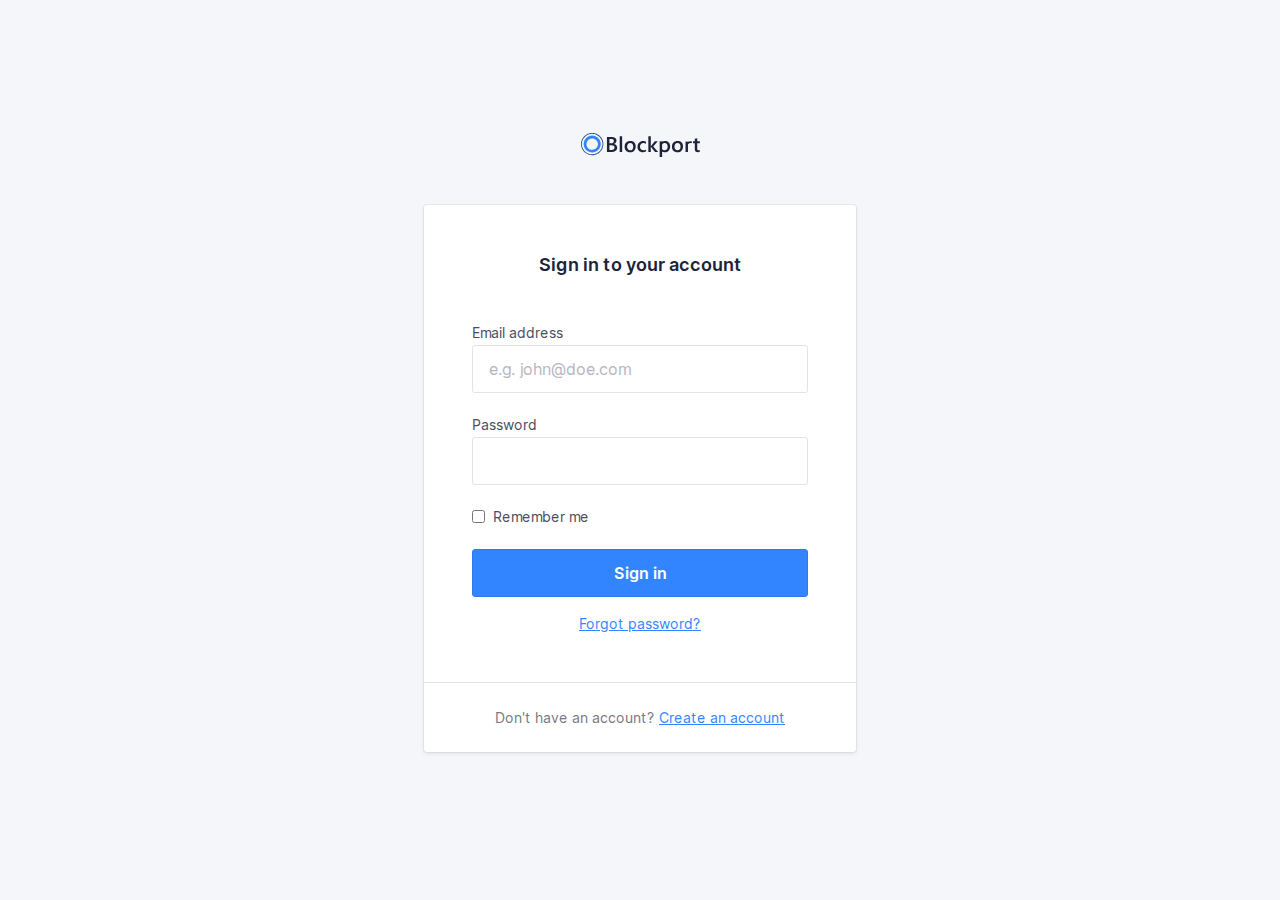
==== index.html @ 2e7db84f "Initial commit" ====
<!doctype html>
<html lang="en">

<head>
    <meta charset="utf-8">
    <meta http-equiv="x-ua-compatible" content="ie=edge">
    <title>Blockport - Sign in</title>
    <meta name="description" content="This is my HTML5 boilerplate.">
    <meta name="viewport" content="width=device-width, initial-scale=1.0">
    <meta name="theme-color" content="#e85e00">

    <link rel="icon" href="favicon.svg">
    <link rel="apple-touch-icon" href="apple-touch-icon.png">
    <link rel="manifest" href="manifest.json">

    <link rel="stylesheet" href="css/normalize.css">
    <link rel="stylesheet" href="css/screen.css">
</head>

<body>
    <section class="o-row o-row--lg o-row--login">
        <div class="o-container u-max-width-xs">
            <h1 class="c-logo">
                <svg class="c-logo__symbol" viewBox="0 0 119 24"
                     xmlns="http://www.w3.org/2000/svg">
                    <title>Blockport</title>
                    <path class="c-logo__path c-logo__path--1"
                          d="M25.9496128,18.9917356 L25.9496128,4.04231406 L30.7396633,4.04231406 C32.19945,4.04231406 33.3560606,4.35834712 34.2094949,4.99041321 C35.0252057,5.55089835 35.5052521,6.4769114 35.4896465,7.4598347 C35.5056187,8.25676883 35.2485893,9.03557965 34.7604209,9.6694215 C34.2511175,10.3119823 33.5500641,10.7791057 32.7570539,11.0042975 L32.7570539,11.0459504 C33.6957957,11.1207168 34.5764055,11.5260387 35.2392256,12.1884297 C35.8602694,12.8310744 36.1707912,13.6667769 36.1707912,14.6955372 C36.1979832,15.9155062 35.6268682,17.0730015 34.6382155,17.8016529 C33.6205051,18.5950413 32.3363468,18.9917356 30.7857407,18.9917356 L25.9496128,18.9917356 Z M41.1511616,18.9918689 L38.6990404,18.9918689 L38.6990404,3.18727869 L41.1511616,3.18727869 L41.1511616,18.9918689 Z M49.1105387,19.2396694 C47.4477441,19.2396694 46.1195118,18.741157 45.1258418,17.7441322 C44.1321717,16.7471074 43.6360046,15.4247934 43.6373401,13.7771901 C43.6373401,11.9841322 44.1548767,10.5838017 45.1899495,9.57619833 C46.2250223,8.56859504 47.6200337,8.06479338 49.3749832,8.06479338 C51.0591469,8.06479338 52.3720202,8.55471073 53.3136027,9.53454547 C54.2551852,10.5143802 54.7226376,11.8730579 54.7159596,13.6105785 C54.7159596,15.313719 54.2091077,16.677686 53.195404,17.7024794 C52.1817003,18.7272727 50.8200787,19.2396694 49.1105387,19.2396694 Z M64.9231145,18.4998347 C63.986548,19.011405 62.9292595,19.2667693 61.8599663,19.2396694 C60.2572727,19.2396694 58.9657689,18.7444628 57.9854545,17.7540496 C57.0051402,16.7636364 56.5136477,15.4796694 56.5109764,13.9021488 C56.5109764,12.1434711 57.0385299,10.7312397 58.0936364,9.66545453 C59.1487429,8.59966942 60.5611166,8.0661157 62.3307576,8.06479338 C63.2258904,8.04636779 64.1144193,8.22027864 64.9351347,8.57454547 L64.9351347,10.8277686 C64.2490961,10.2941313 63.4035149,10.0011171 62.5310943,9.99471073 C61.5738178,9.96365776 60.6492491,10.3415166 59.9928283,11.0320661 C59.3330526,11.7236364 59.003165,12.6287603 59.003165,13.747438 C59.003165,14.8661157 59.3136869,15.7381818 59.9347306,16.3636364 C60.5557744,17.0023141 61.3891751,17.3216529 62.4349327,17.3216529 C63.3470917,17.3090469 64.2260005,16.9806241 64.9191077,16.3933884 L64.9191077,18.4998347 L64.9231145,18.4998347 Z M77.1256229,18.9918689 L74.0304209,18.9918689 L69.8393771,13.8605902 L69.7973064,13.8605902 L69.7973064,18.9918689 L67.3451852,18.9918689 L67.3451852,3.18727869 L69.7973064,3.18727869 L69.7973064,13.2039344 L69.8393771,13.2039344 L73.7980303,8.31462295 L76.7349663,8.31462295 L72.2814815,13.4718689 L77.1256229,18.9918689 Z M118.81569,18.8747107 C118.223016,19.1343064 117.578072,19.2557712 116.930522,19.2297521 C114.839007,19.2297521 113.793249,18.2380165 113.793249,16.2545455 L113.793249,10.2128926 L111.990219,10.2128926 L111.990219,8.31669423 L113.793249,8.31669423 L113.793249,5.84528927 L116.235354,5.15702479 L116.235354,8.31669423 L118.81569,8.31669423 L118.81569,10.2128926 L116.235354,10.2128926 L116.235354,15.5504132 C116.235354,16.1824793 116.351549,16.6340496 116.583939,16.905124 C116.81633,17.1761983 117.202312,17.3084298 117.741886,17.3018182 C118.130518,17.3099664 118.50999,17.1844984 118.81569,16.9467769 L118.81569,18.8647934 L118.81569,18.8747107 Z M109.678333,8.12826445 C110.052664,8.12904551 110.426384,8.1582218 110.796212,8.21553718 L110.796212,10.2961983 C110.392833,10.129817 109.958979,10.0480952 109.522071,10.0561983 C108.65244,10.0185786 107.815007,10.3854441 107.258266,11.0479339 C107.143588,11.1960713 107.043624,11.3548242 106.959764,11.5219835 L106.959764,18.9917356 L104.519663,18.9917356 L104.519663,8.37818184 L106.959764,8.66776859 L106.959764,8.67768594 C107.814579,8.30025824 108.742499,8.11272598 109.678333,8.12826445 Z M96.4320707,19.2396694 C94.7692761,19.2396694 93.4410438,18.741157 92.4473737,17.7441322 C91.4537037,16.7471074 90.9575366,15.4247934 90.9588721,13.7771901 C90.9588721,11.9841322 91.4764087,10.5838017 92.5114815,9.57619833 C93.5465543,8.56859504 94.9415657,8.06479338 96.6965152,8.06479338 C98.3806789,8.06479338 99.6935522,8.55471073 100.635135,9.53454547 C101.576717,10.5143802 102.04417,11.8730579 102.037492,13.6105785 C102.037492,15.313719 101.53064,16.677686 100.516936,17.7024794 C99.5032323,18.7272727 98.1416107,19.2396694 96.4320707,19.2396694 Z M87.7494781,9.53454547 C88.6883893,10.5157025 89.1578451,11.873719 89.1578451,13.608595 C89.1591806,15.3117355 88.6523287,16.6757025 87.6372896,17.7004959 C86.6222504,18.7252892 85.258625,19.2376859 83.5464141,19.2376859 C82.7065422,19.2489838 81.8737089,19.0847473 81.1023064,18.7557025 L81.1023064,23.8968595 L78.6622054,23.8968595 L78.6622054,8.31471073 L81.1023064,8.60429752 C81.9552279,8.23296681 82.8792553,8.04891403 83.8108586,8.06479338 C85.5017003,8.06479338 86.8145736,8.55471073 87.7494781,9.53454547 Z M96.5422559,9.99471073 C95.6726247,9.95709108 94.8351921,10.3239565 94.2784512,10.9864463 C93.7241864,11.6476033 93.4470539,12.5580165 93.4470539,13.7176859 C93.4470539,14.8363636 93.7275253,15.7170248 94.288468,16.3596694 C94.8529651,17.0028668 95.6823515,17.3568733 96.5422559,17.3216529 C97.5038721,17.3216529 98.2424466,17.0056198 98.7579798,16.3735537 C99.273513,15.7414876 99.5366216,14.8416529 99.5473064,13.6740496 C99.5473064,12.4998347 99.28954,11.5927273 98.7740067,10.9527273 C98.2584735,10.3127273 97.5145568,9.99338845 96.5422559,9.99471073 Z M28.4438047,6.03570248 L28.4438047,10.286281 L30.0645286,10.286281 C30.9353255,10.286281 31.6178058,10.0833058 32.1119697,9.67735538 C32.6061335,9.27140494 32.8532155,8.69619836 32.8532155,7.95173555 C32.8532155,6.67305785 31.9897643,6.03371902 30.262862,6.03371902 L28.4418013,6.03371902 L28.4438047,6.03570248 Z M28.4438047,12.2796694 L28.4438047,17.0082644 L30.5813973,17.0082644 C31.5163019,17.0082644 32.237514,16.7947108 32.7450337,16.3676033 C33.2602043,15.9259125 33.5416601,15.2742418 33.5083165,14.6003306 C33.5083165,13.0505785 32.4238271,12.2757025 30.2548485,12.2757025 L28.4518182,12.2757025 L28.4438047,12.2796694 Z M49.226734,9.99471073 C48.3571028,9.95709108 47.5196702,10.3239565 46.9629293,10.9864463 C46.4086646,11.6476033 46.131532,12.5580165 46.131532,13.7176859 C46.131532,14.8363636 46.4120034,15.7170248 46.9729461,16.3596694 C47.5370578,17.0036033 48.3664998,17.3583638 49.226734,17.3236364 C50.1883502,17.3236364 50.9269247,17.0076033 51.4424579,16.3755372 C51.9579912,15.7434711 52.2157576,14.8436364 52.2157576,13.6760331 C52.2157576,12.5018182 51.9579912,11.5947107 51.4424579,10.9547107 C50.9269247,10.3147108 50.1883502,9.99471073 49.226734,9.99471073 Z M85.8803367,16.3735537 C86.3958699,15.738843 86.6543043,14.8390083 86.6556397,13.6740496 C86.6556397,12.4985124 86.3978733,11.591405 85.8823401,10.9527273 C85.3668068,10.3140496 84.6282323,9.99471073 83.6666162,9.99471073 C82.796985,9.95709108 81.9595523,10.3239565 81.4028114,10.9864463 C81.2895823,11.124335 81.1896456,11.2724196 81.1043098,11.4287603 L81.1043098,15.9153719 C81.6149937,16.8312057 82.6094895,17.3774459 83.6646128,17.3216529 C84.626229,17.3216529 85.3648035,17.0056198 85.8803367,16.3735537 Z">
                    </path>
                    <path class="c-logo__path c-logo__path--2"
                          d="M11.1988215,19.5867769 C7.72899435,19.5891833 4.59940205,17.5218316 3.26949789,14.3488101 C1.93959376,11.1757885 2.67130845,7.5220381 5.12341434,5.09144786 C7.57552021,2.66085764 11.2650639,1.93214337 14.4714645,3.24513351 C17.6778651,4.55812363 19.7696074,7.65421885 19.771229,11.0895868 C19.7679239,15.7772288 15.9334776,19.5780304 11.1988215,19.5867769 Z M11.1988215,5.38314051 C8.86509736,5.38073339 6.75988968,6.77093308 5.86550131,8.90506387 C4.97111293,11.0391947 5.46382249,13.496632 7.11372873,15.1307206 C8.76363496,16.7648092 11.2455511,17.2534798 13.4013998,16.3687158 C15.5572486,15.4839518 16.962125,13.4001349 16.9605051,11.0895868 C16.9572,7.93949107 14.3805102,5.38572999 11.1988215,5.37917355 L11.1988215,5.38314051 Z">
                    </path>
                    <path class="c-logo__path c-logo__path--3"
                          d="M21.2917845,15.8796694 C21.3118182,15.8380165 21.3358586,15.8023141 21.3558923,15.7606612 C22.6443671,13.0744887 22.7786498,9.98607785 21.7280964,7.20021549 C20.6775431,4.41435317 18.5317957,2.16875244 15.7805219,0.975867769 L15.7805219,0.96 C15.6683333,0.910413222 15.5541414,0.874710744 15.4419529,0.82909091 C15.2937037,0.767603308 15.1434512,0.710082645 14.9931987,0.656528927 C14.792862,0.583140496 14.5925253,0.517685949 14.378165,0.458181816 C14.2319192,0.414545453 14.0856734,0.374876033 13.9394276,0.337190082 C13.7203928,0.281652893 13.501358,0.23338843 13.2823232,0.192396694 C13.1480976,0.16661157 13.0138721,0.144793388 12.8816498,0.124958678 C12.6546016,0.0905785125 12.4275533,0.0634710744 12.2005051,0.0436363637 C12.0762963,0.0337190082 11.9500842,0.0238016529 11.8258754,0.0178512397 C11.5881425,0.00462809917 11.3510774,-0.000661157024 11.1146801,0.00198347107 C10.988468,0.00198347107 10.8622559,0.00198347107 10.7380471,0.0119008265 C10.5076599,0.0218181818 10.2792761,0.0376859504 10.0528956,0.0614876034 C9.9146633,0.0753719009 9.77843434,0.0932231406 9.64220539,0.113057851 C9.44186869,0.142809918 9.22350168,0.176528926 9.01715488,0.218181818 C8.86089226,0.249917356 8.70462963,0.283636364 8.548367,0.321322314 C8.39210438,0.359008265 8.18575758,0.412561983 8.00745791,0.466115701 C7.82915825,0.519669423 7.65286195,0.577190081 7.47656566,0.638677688 C7.30026936,0.70016529 7.17405724,0.747768594 7.02580808,0.807272727 C6.82547138,0.884628098 6.63715488,0.969917355 6.44483165,1.05719008 C6.31861953,1.11471074 6.19441077,1.17421488 6.07220539,1.23768595 C5.87186869,1.34082644 5.67153199,1.45190082 5.47119529,1.56694215 C5.36301347,1.63041322 5.25683502,1.69586777 5.15065657,1.76528926 C4.95165543,1.89752066 4.75666107,2.02975207 4.5656734,2.16198347 C4.46416949,2.23603306 4.36400114,2.31140496 4.26516835,2.38809918 C4.07952302,2.52958678 3.89721661,2.67834711 3.71824916,2.83438017 C3.61607744,2.92363636 3.51791246,3.0168595 3.41774411,3.11008265 C3.25747475,3.26347108 3.10121212,3.42214876 2.94895623,3.5861157 C2.84678451,3.69719008 2.74861953,3.81024794 2.64845118,3.92528926 C2.51021886,4.08793389 2.37599327,4.25454547 2.24777778,4.42512397 C2.15161616,4.55206611 2.05946128,4.68099175 1.96930976,4.82181816 C1.90119529,4.92099175 1.82506734,5.0201653 1.75895623,5.11537188 C1.69284512,5.2105785 1.65878788,5.29190081 1.60670034,5.37917355 C1.53457912,5.49818184 1.46446128,5.61917355 1.40636364,5.74214876 C1.28415825,5.96231406 1.16796296,6.18446282 1.06178451,6.40859504 C1.02372054,6.44826445 0.995673401,6.49586778 0.981649832,6.54148761 C0.967626263,6.58710744 0.939579125,6.65454547 0.915538721,6.71008265 C0.808692479,6.95471075 0.711863077,7.20132232 0.625050505,7.44991735 C0.588989899,7.55438018 0.55426487,7.65884298 0.520875421,7.76330577 C0.444747475,8.00528927 0.377968575,8.24793388 0.320538721,8.49123966 C0.291156005,8.61157023 0.263776655,8.73190084 0.238400673,8.85223141 C0.191655443,9.07966942 0.152255892,9.30710742 0.12020202,9.53454547 C0.10016835,9.67338842 0.0821380471,9.81024795 0.0681144781,9.9490909 C0.0460774411,10.1613223 0.0320538721,10.3715703 0.022037037,10.5838017 C0.022037037,10.7365289 0.010016835,10.8872727 0.010016835,11.04 C0.010016835,11.2383471 0.010016835,11.4366942 0.026043771,11.6350413 C0.026043771,11.7917356 0.0440740741,11.9484297 0.0580976431,12.105124 C0.0761279461,12.3034711 0.104175084,12.5018182 0.132222222,12.7001653 C0.146245791,12.8429752 0.18030303,13.0036364 0.2003367,13.1543802 C0.238400673,13.3527273 0.286481481,13.5510744 0.336565657,13.7494215 C0.380639731,13.8961983 0.406683502,14.0330579 0.446750842,14.1758678 C0.506851852,14.3742149 0.576969697,14.5844628 0.647087542,14.7867769 C0.693164983,14.9157025 0.739242424,15.0446281 0.789326599,15.1715703 C0.871464646,15.3699174 0.963619529,15.5801653 1.05777778,15.7804959 C1.11387205,15.8995041 1.16996633,16.0185124 1.23006734,16.1355372 C1.33223906,16.3338843 1.44242424,16.5322314 1.55461279,16.7166942 C1.62473064,16.8357025 1.69484848,16.9527273 1.76897306,17.0677686 C1.88316498,17.2442975 2.00537037,17.4168595 2.12957912,17.587438 C2.21973064,17.7123967 2.31188552,17.8353719 2.40804714,17.9563636 C2.50420875,18.0773554 2.65646465,18.2519008 2.78468013,18.3966942 C2.91289562,18.5414876 3.02308081,18.6644628 3.14929293,18.7933884 C3.27550505,18.9223141 3.3876936,19.027438 3.51190236,19.1424794 C3.63611111,19.2575206 3.81841751,19.4241322 3.98069024,19.5590082 C4.09287879,19.6522314 4.20907407,19.7434711 4.32727273,19.8327273 C4.50957912,19.9735537 4.69388889,20.1084297 4.88621212,20.2294215 C4.9362963,20.2631405 4.98037037,20.3008265 5.03045455,20.3345455 C7.52290169,21.989742 10.5859073,22.5756212 13.5217147,21.9587191 C16.4575222,21.3418171 19.0161165,19.5746694 20.6146465,17.0598347 L20.6266667,17.0598347 C20.6647306,17.0003306 20.6947811,16.9368595 20.7328451,16.8753719 C20.8149832,16.7424794 20.8911111,16.6036364 20.9692424,16.4647934 C21.0854377,16.2763636 21.1936195,16.08 21.2917845,15.8796694 Z M6.96771044,20.4198347 C6.40765296,20.1694737 5.87129224,19.8701033 5.36501684,19.5252893 C5.18671717,19.4042975 5.01442761,19.2773554 4.84614478,19.1464463 C4.73996633,19.065124 4.63378788,18.9818182 4.53161616,18.8965289 C4.38136364,18.7715703 4.23912458,18.6406612 4.09888889,18.5097521 C3.9586532,18.378843 3.87451178,18.2995041 3.76632997,18.1884297 C3.65814815,18.0773554 3.53794613,17.9444628 3.42976431,17.8214876 C3.32158249,17.6985124 3.19737374,17.5557025 3.08718855,17.4247934 C2.97700337,17.2938843 2.91489899,17.1986777 2.83075758,17.0836364 C2.71656566,16.9249587 2.60237374,16.766281 2.49819865,16.6036364 C2.43008418,16.4965289 2.36597643,16.3894215 2.29786195,16.2803306 C2.19368687,16.1038017 2.09752525,15.9252893 1.9973569,15.7447934 C1.94126263,15.6376859 1.89117845,15.528595 1.83909091,15.4195041 C1.7609596,15.2231405 1.67681818,15.0386777 1.60069024,14.8482644 C1.55461279,14.7332231 1.51454545,14.6161983 1.47247475,14.501157 C1.40436027,14.3127273 1.34025253,14.1242975 1.28415825,13.9319008 C1.24609428,13.8029752 1.2140404,13.6760331 1.18198653,13.5490909 C1.13590909,13.3626446 1.09183502,13.1761983 1.05577441,12.9897521 C1.02973064,12.8429752 1.0076936,12.7140496 0.981649832,12.5771901 C0.953602694,12.3927273 0.92956229,12.2082644 0.911531987,12.0218182 C0.897508418,11.8809918 0.889494949,11.7401653 0.881481481,11.5993388 C0.881481481,11.4109091 0.865454545,11.2224794 0.865454545,11.0340496 C0.865454545,10.8971901 0.865454545,10.7603306 0.877474747,10.6254545 C0.877474747,10.4271074 0.899511785,10.2287603 0.919545455,10.0304132 C0.931565657,9.90743803 0.94959596,9.78247936 0.965622896,9.65950414 C0.995673401,9.44528927 1.03173401,9.23107436 1.07580808,9.01884299 C1.09784512,8.91173555 1.12188552,8.80462812 1.14792929,8.69950414 C1.20402357,8.47074382 1.27080247,8.24330577 1.34826599,8.01719009 C1.37764871,7.9246281 1.408367,7.83206612 1.44042088,7.73950414 C1.52189113,7.50545453 1.61204265,7.2740496 1.71087542,7.04528927 C1.75094276,6.95206611 1.7910101,6.86082645 1.83508418,6.76958679 C1.93525253,6.55537188 2.03542088,6.3490909 2.15762626,6.14479338 C2.21973064,6.03570248 2.27983165,5.92661158 2.34594276,5.81752064 C2.45412458,5.63900825 2.5683165,5.46644628 2.68651515,5.29586778 C2.7686532,5.17685949 2.85279461,5.0598347 2.93893939,4.94479338 C3.06047699,4.7847934 3.18602133,4.62876031 3.31557239,4.47669423 C3.40505612,4.36826447 3.49520763,4.26710742 3.58602694,4.17322312 C3.73026936,4.01983471 3.87718294,3.86842975 4.02676768,3.71900826 C4.11491582,3.63438017 4.20506734,3.55173554 4.29722222,3.47107438 C4.46016275,3.32694215 4.62710998,3.18809917 4.79806397,3.05454545 C4.88754769,2.98446281 4.978367,2.91834711 5.07052189,2.85619835 C5.24815375,2.72396694 5.42912458,2.60099173 5.61343434,2.48727273 C5.71093152,2.42512397 5.80909651,2.36561983 5.90792929,2.30876033 C6.09090349,2.20165289 6.27654882,2.09983471 6.46486532,2.00330579 C6.57705387,1.94644628 6.69057799,1.89157025 6.80543771,1.83867769 C6.98306957,1.75669422 7.16203704,1.67933884 7.34234007,1.60661157 C7.47589785,1.55239669 7.61413018,1.50082645 7.75703704,1.45190082 C7.91864196,1.39504132 8.08225029,1.34214876 8.24786195,1.29322314 C8.41347361,1.24429752 8.57975307,1.2 8.74670034,1.16033058 C8.8896072,1.12595041 9.03318182,1.09421488 9.17742424,1.06512397 C9.36841191,1.02677686 9.56073514,0.994380165 9.75439394,0.967933885 C9.87993826,0.950743802 10.0061504,0.934876033 10.1330303,0.920330577 C10.3440516,0.899173554 10.5557407,0.883966942 10.7680976,0.874710744 L11.1126768,0.874710744 C11.3317116,0.874710744 11.5514141,0.880000001 11.7717845,0.890578513 L12.1143603,0.914380167 C12.3307239,0.932892563 12.5464197,0.958677687 12.7614478,0.991735538 C12.8829854,1.01024793 13.004523,1.0307438 13.1260606,1.05322314 C13.330404,1.09157025 13.5347475,1.13652893 13.7390909,1.18809918 C13.8713131,1.22181818 14.0035354,1.25752066 14.1397643,1.29719008 C14.3320875,1.35404959 14.523743,1.41619835 14.7147306,1.48363636 C14.8509596,1.53322314 14.9851852,1.58479339 15.115404,1.64033058 C17.755199,2.69780719 19.8336285,4.79210648 20.8551251,7.42387715 C21.8766218,10.0556478 21.7496417,12.9890377 20.5044613,15.5246281 C20.4123064,15.7229752 20.3041246,15.8975206 20.207963,16.08 C20.1378451,16.2029752 20.0697306,16.3279339 19.9956061,16.4489256 C17.2731751,20.8198837 11.7011151,22.517402 6.96771044,20.4178512 L6.96771044,20.4198347 Z">
                    </path>
                </svg>
            </h1>
            <form class="c-card" action="#">
                <div class="c-card__body">
                    <h2 class="c-card__title">
                        Sign in to your account
                    </h2>
                    <p class="c-form-field">
                        <label class="c-label" for="username">
                            Email address
                        </label>
                        <input class="c-input" type="email" name="username"
                               id="username" placeholder="e.g. john@doe.com"
                               required>
                    </p>
                    <p class="c-form-field">
                        <label class="c-label" for="password">
                            Password
                        </label>
                        <input class="c-input" type="password" name="password"
                               id="password" required>
                    </p>
                    <p class="c-form-field c-form-field--option">
                        <input class="c-option" type="checkbox" id="rememberme">
                        <label class="c-label c-label--option" for="rememberme">
                            Remember me
                        </label>
                    </p>
                    <p class="u-mb-md">
                        <!-- Input type button
                                <input type="submit" class="o-button-reset c-button" value="Sign in"/>
                            -->
                        <!-- Button -->
                        <button type="submit"
                                class="o-button-reset c-button">Sign in</button>
                    </p>
                    <p class="u-text-sm u-align-text-center">
                        <a href="#!">
                            Forgot password?
                        </a>
                    </p>
                </div>
                <div class="c-card__footer">
                    <p
                       class="u-align-text-center u-text-sm u-color-neutral-dark">
                        Don't have an account? <a href="#">Create an account</a>
                    </p>
                </div>
            </form>

        </div>
    </section>
</body>

</html>
---- css/screen.css ----
/*------------------------------------*\
#FONTS
\*------------------------------------*/

@font-face {
    font-family: "Inter Web";
    font-weight: 400;
    src: url("../fonts/Inter-Regular.woff2") format("woff2")
}

@font-face {
    font-family: "Inter Web";
    font-weight: 600;
    src: url("../fonts/Inter-SemiBold.woff2") format("woff2")
}

/*------------------------------------*\
#Variables
\*------------------------------------*/

:root {
    /* colors */
    --global-color-alpha-h: 216deg;
    --global-color-alpha-s: 100%;
    --global-color-alpha-l: 60%;
    --global-color-alpha-hsl: var(--global-color-alpha-h) var(--global-color-alpha-s) var(--global-color-alpha-l);
    --global-color-alpha: hsl(var(--global-color-alpha-hsl));
    --global-color-alpha-light: hsl(var(--global-color-alpha-h) 100% 65%);
    --global-color-alpha-dark: hsl(var(--global-color-alpha-h) 80% 55%);
    --global-color-alpha-x-dark: hsl(var(--global-color-alpha-h) 65% 35%);
    --global-color-alpha-transparent: hsl(var(--global-color-alpha-hsl) / .75);
    --global-color-alpha-x-transparent: hsl(var(--global-color-alpha-hsl) / .3);

    --global-color-neutral-xxxx-light: #F5F6FA;
    --global-color-neutral-xxx-light: #E2E3E7;
    --global-color-neutral-xx-light: #caccd4;
    --global-color-neutral-x-light: #b5b6c0;
    --global-color-neutral-light: #a0a1ad;
    --global-color-neutral: #8b8c9a;
    --global-color-neutral-dark: #757787;
    --global-color-neutral-x-dark: #606274;
    --global-color-neutral-xx-dark: #4b4c60;
    --global-color-neutral-xxx-dark: #35374d;
    --global-color-neutral-xxxx-dark: #20223a;

    /* border stuff */
    --global-borderRadius: 3px;
    --global-borderWidth: 1px;

    /* transitions */
    --global-transitionTiming-alpha: .1s ease-out;

    /* Baseline settings */
    --global-baseline: 8px;
    --global-whitespace: calc(var(--global-baseline) * 3);
    /* = 24px */

    --global-whitespace-xs: calc(var(--global-baseline) / 2);
    /* = 4px */
    --global-whitespace-sm: calc(var(--global-baseline) * 1);
    /*  = 8px */
    --global-whitespace-md: calc(var(--global-baseline) * 2);
    /*  = 16px */
    --global-whitespace-lg: calc(var(--global-baseline) * 4);
    /*  = 32px */
    --global-whitespace-xl: calc(var(--global-whitespace) * 2);
    /*  = 48px */
    --global-whitespace-xxl: calc(var(--global-whitespace) * 3);
    /*  = 72px */
}

/*------------------------------------*\
#GENERIC
\*------------------------------------*/

/*
    Generic: Page
    ---
    Global page styles + universal box-sizing:
*/

html {
    line-height: 1.5;
    font-family: "Inter Web", Helvetica, arial, sans-serif;
    color: var(--global-color-neutral-xxxx-dark);
    background-color: var(--global-color-neutral-xxxx-light);
    box-sizing: border-box;
    -webkit-font-smoothing: antialiased;
    -moz-osx-font-smoothing: grayscale;
}

*,
*:before,
*:after {
    box-sizing: inherit;
}

/*
* Remove text-shadow in selection highlight:
* https://twitter.com/miketaylr/status/12228805301
*
* Customize the background color to match your design.
*/

::selection {
    background: var(--global-color-alpha);
    color: white;
    text-shadow: none;
}

/*------------------------------------*\
#Elements
\*------------------------------------*/

/*
Elements: Images
---
Default markup for images to make them responsive
*/

img {
    max-width: 100%;
    vertical-align: top;
}

/*
    Elements: typography
    ---
    Default markup for typographic elements
*/

h1,
h2,
h3 {
    font-weight: 700;
}

h1 {
    font-size: 36px;
    line-height: calc(var(--global-baseline) * 6);
    margin: 0 0 var(--global-whitespace);
}

h2 {
    font-size: 32px;
    line-height: calc(var(--global-baseline) * 5);
    margin: 0 0 var(--global-whitespace);
}

h3 {
    font-size: 26px;
    line-height: calc(var(--global-baseline) * 4);
    margin: 0 0 var(--global-whitespace);
}

h4,
h5,
h6 {
    font-size: 16px;
    font-weight: 600;
    line-height: calc(var(--global-baseline) * 3);
    margin: 0 0 var(--global-whitespace);
}

p,
ol,
ul,
dl,
table,
address,
figure {
    margin: 0 0 var(--global-whitespace);
}

ul,
ol {
    padding-left: var(--global-whitespace);
}

li ul,
li ol {
    margin-bottom: 0;
}

blockquote {
    font-style: normal;
    font-size: 23px;
    line-height: calc(var(--global-baseline) * 6);
    margin: 0 0 var(--global-whitespace);
}

blockquote * {
    font-size: inherit;
    line-height: inherit;
}

figcaption {
    font-weight: 400;
    font-size: 12px;
    line-height: calc(var(--global-baseline) * 2);
    margin-top: var(--global-whitespace-xxs);
}

hr {
    border: 0;
    height: var(--global-borderWidth);
    background: LightGrey;
    margin: 0 0 var(--global-whitespace);
}

a,
a:visited {
    transition: all var(--global-transitionTiming-alpha);
    color: var(--global-color-alpha);
    outline-color: var(--global-link-BoxShadowColor);
    outline-width: medium;
    outline-offset: 2px;
}

a:hover,
a:focus {
    color: var(--global-color-alpha-light);
}

a:active {
    color: var(--global-color-alpha-dark);
}

label,
input {
    display: block;
}

input::placeholder {
    color: var(--global-color-neutral-x-light);
}

/*------------------------------------*\
#OBJECTS
\*------------------------------------*/

/*
    Objects: Row
    ---
    Creates a horizontal row that stretches the viewport and adds padding around children
*/

.o-row {
    display: flow-root;
    position: relative;
    padding: var(--global-whitespace) var(--global-whitespace) 0;
}

.o-row--login {
    min-height: 100vh;
    display: flex;
    align-items: center;
}

/* size modifiers */

.o-row--lg {
    padding-top: var(--global-whitespace-lg);
    padding-bottom: var(--global-whitespace);
}

@media (min-width: 768px) {
    .o-row {
        padding-left: var(--global-whitespace-lg);
        padding-right: var(--global-whitespace-lg);
    }
}

/*
    Objects: Container
    ---
    Creates a horizontal container that sets de global max-width
*/

.o-container {
    margin-left: auto;
    margin-right: auto;
    max-width: 79.5em;
    /* 79.5 * 16px = 1272 */
    width: 100%;
}

/*
    Objects: section
    ---
    Creates vertical whitespace between adjacent sections inside a row
*/

.o-section {
    display: flow-root;
    position: relative;
}

.o-section+.o-section {
    padding-top: var(--global-whitespace);
}

@media (min-width: 768px) {

    .o-section--lg+.o-section--lg,
    .o-section--xl+.o-section--xl {
        padding-top: var(--global-whitespace-lg);
    }
}

@media (min-width: 992px) {
    .o-section--xl+.o-section--xl {
        padding-top: var(--global-whitespace-xxl);
    }
}

/*
    Objects: Layout
    ---
    The layout object provides us with a column-style layout system. This object
    contains the basic structural elements, but classes should be complemented
    with width utilities
*/

.o-layout {
    display: flex;
    flex-wrap: wrap;
}

.o-layout__item {
    width: 100%;
}

/* gutter modifiers, these affect o-layout__item too */

.o-layout--gutter {
    margin: 0 -12px;
}

.o-layout--gutter>.o-layout__item {
    padding: 0 12px;
}

.o-layout--gutter-sm {
    margin: 0 -6px;
}

.o-layout--gutter-sm>.o-layout__item {
    padding: 0 6px;
}

.o-layout--gutter-lg {
    margin: 0 calc(var(--global-whitespace) * -1);
}

.o-layout--gutter-lg>.o-layout__item {
    padding: 0 var(--global-whitespace);
}

.o-layout--gutter-xl {
    margin: 0 calc(var(--global-whitespace-lg) * -1);
}

.o-layout--gutter-xl>.o-layout__item {
    padding: 0 var(--global-whitespace-lg);
}

/* reverse horizontal row modifier */

.o-layout--row-reverse {
    flex-direction: row-reverse;
}

/* Horizontal alignment modifiers*/

.o-layout--justify-start {
    justify-content: flex-start;
}

.o-layout--justify-end {
    justify-content: flex-end;
}

.o-layout--justify-center {
    justify-content: center;
}

.o-layout--justify-space-around {
    justify-content: space-around;
}

.o-layout--justify-space-evenly {
    justify-content: space-evenly;
}

.o-layout--justify-space-between {
    justify-content: space-between;
}

/* Vertical alignment modifiers */

.o-layout--align-start {
    align-items: flex-start;
}

.o-layout--align-end {
    align-items: flex-end;
}

.o-layout--align-center {
    align-items: center;
}

.o-layout--align-baseline {
    align-items: baseline;
}

/* Vertical alignment modifiers that only work if there is one than one flex item */

.o-layout--align-content-start {
    align-content: start;
}

.o-layout--align-content-end {
    align-content: end;
}

.o-layout--align-content-center {
    align-content: center;
}

.o-layout--align-content-space-around {
    align-content: space-around;
}

.o-layout--align-content-space-between {
    align-content: space-between;
}

/*
    Objects: List
    ---
    Small reusable object to remove default list styling from lists
*/

.o-list {
    list-style: none;
    padding: 0;
}

/*
    Object: Button reset
    ---
    Small button reset object
*/

.o-button-reset {
    border: none;
    margin: 0;
    padding: 0;
    width: auto;
    overflow: visible;
    background: transparent;

    /* inherit font & color from ancestor */
    color: inherit;
    font: inherit;

    /* Normalize `line-height`. Cannot be changed from `normal` in Firefox 4+. */
    line-height: normal;

    /* Corrects font smoothing for webkit */
    -webkit-font-smoothing: inherit;
    -moz-osx-font-smoothing: inherit;

    /* Corrects inability to style clickable `input` types in iOS */
    -webkit-appearance: none;
}

/*
    Object: Hide accessible
    ---
    Accessibly hide any element
*/

.o-hide-accessible {
    position: absolute;
    width: 1px;
    height: 1px;
    padding: 0;
    margin: -1px;
    overflow: hidden;
    clip: rect(0, 0, 0, 0);
    border: 0;
}

/*------------------------------------*\
#COMPONENTS
\*------------------------------------*/

/*
    Component: Logo
    ---
    Website main logo
*/

.c-logo {
    height: var(--global-whitespace);
    display: flex;
    align-items: center;
    justify-content: center;
    margin-bottom: var(--global-whitespace-xl);
}

.c-logo__symbol {
    height: 100%;
}

.c-logo__path--1 {
    fill: var(--global-color-neutral-xxxx-dark);
}

.c-logo__path--2 {
    fill: var(--global-color-alpha);
}

.c-logo__path--3 {
    fill: var(--global-color-alpha-x-dark);
}

/*
    Component: Card
    ---
    Card with box shadow
*/

.c-card {
    background-color: White;
    margin-bottom: var(--global-whitespace);
    border-radius: var(--global-borderRadius);
    box-shadow: 0 0 0 var(--global-borderWidth) rgba(0, 0, 0, 0.05), 0 2px 4px rgba(0, 0, 0, .075);
    overflow: hidden;
}

/* Add padding to child for more flexibility */
.c-card__body,
.c-card__footer {
    padding: var(--global-whitespace);
}

.c-card__footer {
    text-align: center;
    border-top: var(--global-borderWidth) solid var(--global-color-neutral-xxx-light);
}

.c-card__title {
    text-align: center;
    font-size: 18px;
    line-height: calc(var(--global-baseline) * 3);
    font-weight: 600;
}

/* This allows c-card__body and __footer to have equal padding everywhere */

.c-card__body>*:last-child,
.c-card__footer>*:last-child,
.c-card__body>*:last-child>*:last-child,
.c-card__footer>*:last-child>*:last-child {
    margin-bottom: 0;
}

@media (min-width: 27em) {
    .c-card__body {
        padding: var(--global-whitespace-xl);
    }

    .c-card__title {
        margin-bottom: var(--global-whitespace-xl);
    }
}

/*
    Component: Forms
    ---
    Everything form related here
*/

.c-form-field--option {
    display: flex;
    align-items: center;
}

/*
    Component: Input
    ---
    Class to put on all input="text" like form inputs
*/

.c-input {
    -webkit-appearance: none;
    -moz-appearance: none;
    appearance: none;
    width: 100%;
    border: var(--global-borderWidth) solid var(--global-color-neutral-xxx-light);
    border-radius: var(--global-borderRadius);
    color: var(--global-color-neutral-xxxx-dark);
    background-color: White;
    font-family: inherit;
    font-size: 16px;
    line-height: calc(var(--global-baseline) * 3);
    padding: calc(var(--global-baseline) * 1.5 - var(--global-borderWidth)) var(--global-whitespace-md);
    outline: none;
    transition: border var(--global-transition-timing-alpha);
}

.c-input:hover {
    border-color: var(--global-color-neutral-xx-light);
}

.c-input:focus,
.c-input:active {
    border-color: var(--global-color-alpha);
    box-shadow: 0 0 0 3px var(--global-color-alpha-x-transparent);
}

/* option input for checkboxes and radio buttons */

.c-option {
    margin-right: var(--global-whitespace-sm);
}

/*
    Component: Label
    ---
    Class to put on all form labels
*/

.c-label {
    margin-bottom: 0;
    font-size: 14px;
    padding-bottom: var(--global-whitespace-xs);
    line-height: calc(var(--global-baseline) * 2);
    color: var(--global-color-neutral-xx-dark);
}

.c-label--option {
    padding-bottom: 0;
}

/*
    Component: Button
    ---
    Class to put on form buttons or
*/

.c-button {
    font-size: 16px;
    font-weight: 700;
    border-radius: var(--global-borderRadius);
    border: var(--global-borderWidth) solid var(--global-color-alpha-dark);
    background-color: var(--global-color-alpha);
    color: #fff;
    padding: calc(var(--global-baseline) * 1.5 - var(--global-borderWidth)) var(--global-whitespace-md);
    line-height: calc(var(--global-baseline) * 3);
    width: 100%;
    outline: none;
    transition: all var(--global-transition-timing-alpha);
}

.c-button:hover {
    background-color: var(--global-color-alpha-light);
}

.c-button:focus {
    box-shadow: 0 0 0 3px var(--global-color-alpha-x-transparent);
}

.c-button:active {
    background-color: var(--global-color-alpha-dark);
    box-shadow: none;
}

/*------------------------------------*\
#UTILITIES
\*------------------------------------*/

/*
    Utilities: color
    ---
    Utility classes to put specific colors onto elements
*/

.u-color-neutral {
    color: var(--global-color-neutral);
}

.u-color-neutral-dark {
    color: var(--global-color-neutral-dark);
}

/*
    Utilities: spacing
    ---
    Utility classes to put specific margins and paddings onto elements
*/

.u-pt-clear {
    padding-top: 0 !important;
}

.u-mb-clear {
    margin-bottom: 0 !important;
}

.u-mb-xs {
    margin-bottom: var(--global-whitespace-xs) !important;
}

.u-mb-sm {
    margin-bottom: var(--global-whitespace-sm) !important;
}

.u-mb-md {
    margin-bottom: var(--global-whitespace-md) !important;
}

.u-mb-lg {
    margin-bottom: var(--global-whitespace-lg) !important;
}

.u-mb-xl {
    margin-bottom: var(--global-whitespace-xl) !important;
}

.u-mb-xl {
    margin-bottom: var(--global-whitespace-xl) !important;
}

/*
    Utilities: max-width
    ---
    Utility classes to put specific max widths onto elements
*/

.u-max-width-xs {
    max-width: 27em !important;
}

.u-max-width-sm {
    max-width: 39em !important;
}

.u-max-width-md {
    max-width: 50em !important;
}

.u-max-width-lg {
    max-width: 63.5em !important;
}

.u-max-width-none {
    max-width: none !important;
}


/*
    Utilities: align
    ---
    Utility classes align text or components
*/

.u-align-text-center {
    text-align: center;
}

.u-align-center {
    margin: 0 auto;
}

/*
    Utilities: text
    Utility classes to create smaller or bigger test
*/

.u-text-sm {
    font-size: 14px;
}

/*
    Utility: Widths
    ---
    Utility classes to put specific widths onto elements
    Will be mostly used on o-layout__item
*/

.u-width-auto {
    width: auto !important;
}

.u-1-of-2 {
    width: 50% !important;
}

.u-1-of-3 {
    width: 33.3333333333% !important;
}

.u-2-of-3 {
    width: 66.6666666667% !important;
}

.u-1-of-4 {
    width: 25% !important;
}

.u-3-of-4 {
    width: 75% !important;
}

.u-1-of-5 {
    width: 20% !important;
}

.u-2-of-5 {
    width: 40% !important;
}

.u-3-of-5 {
    width: 60% !important;
}

.u-4-of-5 {
    width: 80% !important;
}

.u-1-of-6 {
    width: 16.6666666667% !important;
}

.u-5-of-6 {
    width: 83.3333333333% !important;
}

@media (min-width: 576px) {
    .u-1-of-2-bp1 {
        width: 50% !important;
    }

    .u-1-of-3-bp1 {
        width: 33.3333333333% !important;
    }

    .u-2-of-3-bp1 {
        width: 66.6666666667% !important;
    }

    .u-1-of-4-bp1 {
        width: 25% !important;
    }

    .u-3-of-4-bp1 {
        width: 75% !important;
    }

    .u-1-of-5-bp1 {
        width: 20% !important;
    }

    .u-2-of-5-bp1 {
        width: 40% !important;
    }

    .u-3-of-5-bp1 {
        width: 60% !important;
    }

    .u-4-of-5-bp1 {
        width: 80% !important;
    }

    .u-1-of-6-bp1 {
        width: 16.6666666667% !important;
    }

    .u-5-of-6-bp1 {
        width: 83.3333333333% !important;
    }
}

@media (min-width: 768px) {
    .u-1-of-2-bp2 {
        width: 50% !important;
    }

    .u-1-of-3-bp2 {
        width: 33.3333333333% !important;
    }

    .u-2-of-3-bp2 {
        width: 66.6666666667% !important;
    }

    .u-1-of-4-bp2 {
        width: 25% !important;
    }

    .u-3-of-4-bp2 {
        width: 75% !important;
    }

    .u-1-of-5-bp2 {
        width: 20% !important;
    }

    .u-2-of-5-bp2 {
        width: 40% !important;
    }

    .u-3-of-5-bp2 {
        width: 60% !important;
    }

    .u-4-of-5-bp2 {
        width: 80% !important;
    }

    .u-1-of-6-bp2 {
        width: 16.6666666667% !important;
    }

    .u-5-of-6-bp2 {
        width: 83.3333333333% !important;
    }
}

@media (min-width: 992px) {
    .u-1-of-2-bp3 {
        width: 50% !important;
    }

    .u-1-of-3-bp3 {
        width: 33.3333333333% !important;
    }

    .u-2-of-3-bp3 {
        width: 66.6666666667% !important;
    }

    .u-1-of-4-bp3 {
        width: 25% !important;
    }

    .u-3-of-4-bp3 {
        width: 75% !important;
    }

    .u-1-of-5-bp3 {
        width: 20% !important;
    }

    .u-2-of-5-bp3 {
        width: 40% !important;
    }

    .u-3-of-5-bp3 {
        width: 60% !important;
    }

    .u-4-of-5-bp3 {
        width: 80% !important;
    }

    .u-1-of-6-bp3 {
        width: 16.6666666667% !important;
    }

    .u-5-of-6-bp3 {
        width: 83.3333333333% !important;
    }
}

@media (min-width: 1200px) {
    .u-1-of-2-bp4 {
        width: 50% !important;
    }

    .u-1-of-3-bp4 {
        width: 33.3333333333% !important;
    }

    .u-2-of-3-bp4 {
        width: 66.6666666667% !important;
    }

    .u-1-of-4-bp4 {
        width: 25% !important;
    }

    .u-3-of-4-bp4 {
        width: 75% !important;
    }

    .u-1-of-5-bp4 {
        width: 20% !important;
    }

    .u-2-of-5-bp4 {
        width: 40% !important;
    }

    .u-3-of-5-bp4 {
        width: 60% !important;
    }

    .u-4-of-5-bp4 {
        width: 80% !important;
    }

    .u-1-of-6-bp4 {
        width: 16.6666666667% !important;
    }

    .u-5-of-6-bp4 {
        width: 83.3333333333% !important;
    }
}

/*------------------------------------*\
#MEDIA
\*------------------------------------*/

/*
    Media Queries
    ---
    EXAMPLE Media Queries for Responsive Design.
    These examples override the primary ('mobile first') styles.
    USE THEM INLINE!
*/

/* Extra small devices (portrait phones, less than 576px)
No media query since this is the default in mobile first design
*/

/* Small devices (landscape phones, 576px and up)
@media (min-width: 576px) {}
*/

/* Medium devices (tablets, 768px and up)
@media (min-width: 768px) {}
*/

/* Large devices (landscape tablets, desktops, 992px and up)
@media (min-width: 992px) {}
*/

/* Extra large devices (large desktops, 1200px and up)
@media (min-width: 1200px) {}
*/

/*
    Print styles.
    ---
    Inlined to avoid the additional HTTP request:
    http://www.phpied.com/delay-loading-your-print-css/
*/

@media print {

    *,
    *:before,
    *:after {
        background: transparent !important;
        color: #000 !important;
        /* Black prints faster:
        http://www.sanbeiji.com/archives/953 */
        box-shadow: none !important;
        text-shadow: none !important;
    }

    a,
    a:visited {
        text-decoration: underline;
    }

    a[href]:after {
        content: " (" attr(href) ")";
    }

    abbr[title]:after {
        content: " (" attr(title) ")";
    }

    /*
    * Don't show links that are fragment identifiers,
    * or use the `javascript:` pseudo protocol
    */
    a[href^="#"]:after,
    a[href^="javascript:"]:after {
        content: "";
    }

    pre {
        white-space: pre-wrap !important;
    }

    pre,
    blockquote {
        border: 1px solid #999;
        page-break-inside: avoid;
    }

    /*
    * Printing Tables:
    * http://css-discuss.incutio.com/wiki/Printing_Tables
    */
    thead {
        display: table-header-group;
    }

    tr,
    img {
        page-break-inside: avoid;
    }

    p,
    h2,
    h3 {
        orphans: 3;
        widows: 3;
    }

    h2,
    h3 {
        page-break-after: avoid;
    }
}
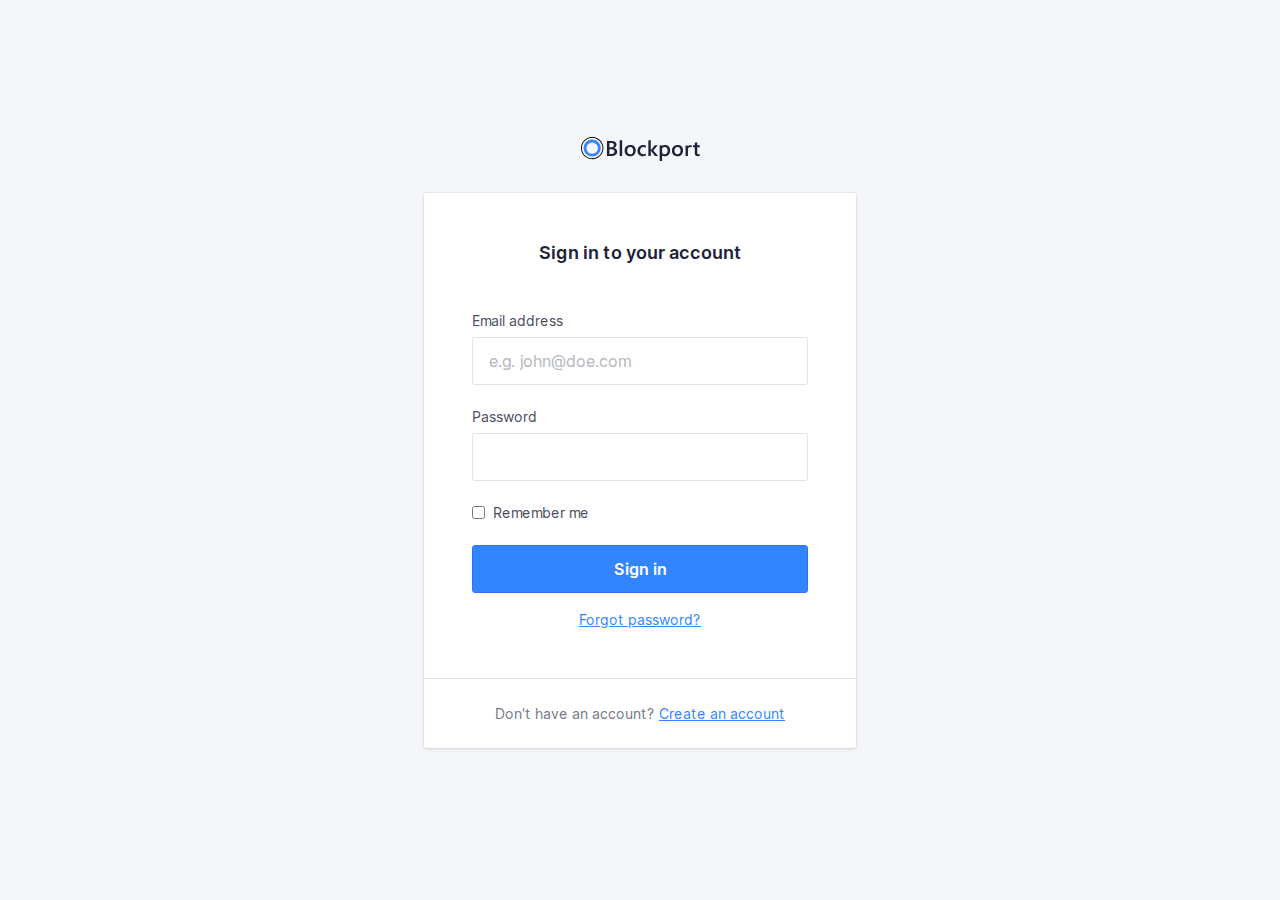
==== commit d08c18e4: "Initialize solution-2" ====
--- a/index.html
+++ b/index.html
@@ -1,90 +1,77 @@
 <!doctype html>
 <html lang="en">
+    <head>
+        <meta charset="utf-8">
+        <meta http-equiv="x-ua-compatible" content="ie=edge">
+        <title>Blockport - Sign in</title>
+        <meta name="description" content="This is my HTML5 boilerplate.">
+        <meta name="viewport" content="width=device-width, initial-scale=1.0">
+        <meta name="msapplication-TileColor" content="#3385FF">
+        <meta name="theme-color" content="#3385FF">
 
-<head>
-    <meta charset="utf-8">
-    <meta http-equiv="x-ua-compatible" content="ie=edge">
-    <title>Blockport - Sign in</title>
-    <meta name="description" content="This is my HTML5 boilerplate.">
-    <meta name="viewport" content="width=device-width, initial-scale=1.0">
-    <meta name="theme-color" content="#e85e00">
+        <link rel="apple-touch-icon" sizes="180x180" href="apple-touch-icon.png">
+        <link rel="icon" type="image/png" sizes="32x32" href="favicon-32x32.png">
+        <link rel="icon" type="image/png" sizes="16x16" href="favicon-16x16.png">
+        <link rel="manifest" href="site.webmanifest">
+        <link rel="mask-icon" href="safari-pinned-tab.svg" color="#3385FF">
 
-    <link rel="icon" href="favicon.svg">
-    <link rel="apple-touch-icon" href="apple-touch-icon.png">
-    <link rel="manifest" href="manifest.json">
-
-    <link rel="stylesheet" href="css/normalize.css">
-    <link rel="stylesheet" href="css/screen.css">
-</head>
-
-<body>
-    <section class="o-row o-row--lg o-row--login">
-        <div class="o-container u-max-width-xs">
-            <h1 class="c-logo">
-                <svg class="c-logo__symbol" viewBox="0 0 119 24"
-                     xmlns="http://www.w3.org/2000/svg">
-                    <title>Blockport</title>
-                    <path class="c-logo__path c-logo__path--1"
-                          d="M25.9496128,18.9917356 L25.9496128,4.04231406 L30.7396633,4.04231406 C32.19945,4.04231406 33.3560606,4.35834712 34.2094949,4.99041321 C35.0252057,5.55089835 35.5052521,6.4769114 35.4896465,7.4598347 C35.5056187,8.25676883 35.2485893,9.03557965 34.7604209,9.6694215 C34.2511175,10.3119823 33.5500641,10.7791057 32.7570539,11.0042975 L32.7570539,11.0459504 C33.6957957,11.1207168 34.5764055,11.5260387 35.2392256,12.1884297 C35.8602694,12.8310744 36.1707912,13.6667769 36.1707912,14.6955372 C36.1979832,15.9155062 35.6268682,17.0730015 34.6382155,17.8016529 C33.6205051,18.5950413 32.3363468,18.9917356 30.7857407,18.9917356 L25.9496128,18.9917356 Z M41.1511616,18.9918689 L38.6990404,18.9918689 L38.6990404,3.18727869 L41.1511616,3.18727869 L41.1511616,18.9918689 Z M49.1105387,19.2396694 C47.4477441,19.2396694 46.1195118,18.741157 45.1258418,17.7441322 C44.1321717,16.7471074 43.6360046,15.4247934 43.6373401,13.7771901 C43.6373401,11.9841322 44.1548767,10.5838017 45.1899495,9.57619833 C46.2250223,8.56859504 47.6200337,8.06479338 49.3749832,8.06479338 C51.0591469,8.06479338 52.3720202,8.55471073 53.3136027,9.53454547 C54.2551852,10.5143802 54.7226376,11.8730579 54.7159596,13.6105785 C54.7159596,15.313719 54.2091077,16.677686 53.195404,17.7024794 C52.1817003,18.7272727 50.8200787,19.2396694 49.1105387,19.2396694 Z M64.9231145,18.4998347 C63.986548,19.011405 62.9292595,19.2667693 61.8599663,19.2396694 C60.2572727,19.2396694 58.9657689,18.7444628 57.9854545,17.7540496 C57.0051402,16.7636364 56.5136477,15.4796694 56.5109764,13.9021488 C56.5109764,12.1434711 57.0385299,10.7312397 58.0936364,9.66545453 C59.1487429,8.59966942 60.5611166,8.0661157 62.3307576,8.06479338 C63.2258904,8.04636779 64.1144193,8.22027864 64.9351347,8.57454547 L64.9351347,10.8277686 C64.2490961,10.2941313 63.4035149,10.0011171 62.5310943,9.99471073 C61.5738178,9.96365776 60.6492491,10.3415166 59.9928283,11.0320661 C59.3330526,11.7236364 59.003165,12.6287603 59.003165,13.747438 C59.003165,14.8661157 59.3136869,15.7381818 59.9347306,16.3636364 C60.5557744,17.0023141 61.3891751,17.3216529 62.4349327,17.3216529 C63.3470917,17.3090469 64.2260005,16.9806241 64.9191077,16.3933884 L64.9191077,18.4998347 L64.9231145,18.4998347 Z M77.1256229,18.9918689 L74.0304209,18.9918689 L69.8393771,13.8605902 L69.7973064,13.8605902 L69.7973064,18.9918689 L67.3451852,18.9918689 L67.3451852,3.18727869 L69.7973064,3.18727869 L69.7973064,13.2039344 L69.8393771,13.2039344 L73.7980303,8.31462295 L76.7349663,8.31462295 L72.2814815,13.4718689 L77.1256229,18.9918689 Z M118.81569,18.8747107 C118.223016,19.1343064 117.578072,19.2557712 116.930522,19.2297521 C114.839007,19.2297521 113.793249,18.2380165 113.793249,16.2545455 L113.793249,10.2128926 L111.990219,10.2128926 L111.990219,8.31669423 L113.793249,8.31669423 L113.793249,5.84528927 L116.235354,5.15702479 L116.235354,8.31669423 L118.81569,8.31669423 L118.81569,10.2128926 L116.235354,10.2128926 L116.235354,15.5504132 C116.235354,16.1824793 116.351549,16.6340496 116.583939,16.905124 C116.81633,17.1761983 117.202312,17.3084298 117.741886,17.3018182 C118.130518,17.3099664 118.50999,17.1844984 118.81569,16.9467769 L118.81569,18.8647934 L118.81569,18.8747107 Z M109.678333,8.12826445 C110.052664,8.12904551 110.426384,8.1582218 110.796212,8.21553718 L110.796212,10.2961983 C110.392833,10.129817 109.958979,10.0480952 109.522071,10.0561983 C108.65244,10.0185786 107.815007,10.3854441 107.258266,11.0479339 C107.143588,11.1960713 107.043624,11.3548242 106.959764,11.5219835 L106.959764,18.9917356 L104.519663,18.9917356 L104.519663,8.37818184 L106.959764,8.66776859 L106.959764,8.67768594 C107.814579,8.30025824 108.742499,8.11272598 109.678333,8.12826445 Z M96.4320707,19.2396694 C94.7692761,19.2396694 93.4410438,18.741157 92.4473737,17.7441322 C91.4537037,16.7471074 90.9575366,15.4247934 90.9588721,13.7771901 C90.9588721,11.9841322 91.4764087,10.5838017 92.5114815,9.57619833 C93.5465543,8.56859504 94.9415657,8.06479338 96.6965152,8.06479338 C98.3806789,8.06479338 99.6935522,8.55471073 100.635135,9.53454547 C101.576717,10.5143802 102.04417,11.8730579 102.037492,13.6105785 C102.037492,15.313719 101.53064,16.677686 100.516936,17.7024794 C99.5032323,18.7272727 98.1416107,19.2396694 96.4320707,19.2396694 Z M87.7494781,9.53454547 C88.6883893,10.5157025 89.1578451,11.873719 89.1578451,13.608595 C89.1591806,15.3117355 88.6523287,16.6757025 87.6372896,17.7004959 C86.6222504,18.7252892 85.258625,19.2376859 83.5464141,19.2376859 C82.7065422,19.2489838 81.8737089,19.0847473 81.1023064,18.7557025 L81.1023064,23.8968595 L78.6622054,23.8968595 L78.6622054,8.31471073 L81.1023064,8.60429752 C81.9552279,8.23296681 82.8792553,8.04891403 83.8108586,8.06479338 C85.5017003,8.06479338 86.8145736,8.55471073 87.7494781,9.53454547 Z M96.5422559,9.99471073 C95.6726247,9.95709108 94.8351921,10.3239565 94.2784512,10.9864463 C93.7241864,11.6476033 93.4470539,12.5580165 93.4470539,13.7176859 C93.4470539,14.8363636 93.7275253,15.7170248 94.288468,16.3596694 C94.8529651,17.0028668 95.6823515,17.3568733 96.5422559,17.3216529 C97.5038721,17.3216529 98.2424466,17.0056198 98.7579798,16.3735537 C99.273513,15.7414876 99.5366216,14.8416529 99.5473064,13.6740496 C99.5473064,12.4998347 99.28954,11.5927273 98.7740067,10.9527273 C98.2584735,10.3127273 97.5145568,9.99338845 96.5422559,9.99471073 Z M28.4438047,6.03570248 L28.4438047,10.286281 L30.0645286,10.286281 C30.9353255,10.286281 31.6178058,10.0833058 32.1119697,9.67735538 C32.6061335,9.27140494 32.8532155,8.69619836 32.8532155,7.95173555 C32.8532155,6.67305785 31.9897643,6.03371902 30.262862,6.03371902 L28.4418013,6.03371902 L28.4438047,6.03570248 Z M28.4438047,12.2796694 L28.4438047,17.0082644 L30.5813973,17.0082644 C31.5163019,17.0082644 32.237514,16.7947108 32.7450337,16.3676033 C33.2602043,15.9259125 33.5416601,15.2742418 33.5083165,14.6003306 C33.5083165,13.0505785 32.4238271,12.2757025 30.2548485,12.2757025 L28.4518182,12.2757025 L28.4438047,12.2796694 Z M49.226734,9.99471073 C48.3571028,9.95709108 47.5196702,10.3239565 46.9629293,10.9864463 C46.4086646,11.6476033 46.131532,12.5580165 46.131532,13.7176859 C46.131532,14.8363636 46.4120034,15.7170248 46.9729461,16.3596694 C47.5370578,17.0036033 48.3664998,17.3583638 49.226734,17.3236364 C50.1883502,17.3236364 50.9269247,17.0076033 51.4424579,16.3755372 C51.9579912,15.7434711 52.2157576,14.8436364 52.2157576,13.6760331 C52.2157576,12.5018182 51.9579912,11.5947107 51.4424579,10.9547107 C50.9269247,10.3147108 50.1883502,9.99471073 49.226734,9.99471073 Z M85.8803367,16.3735537 C86.3958699,15.738843 86.6543043,14.8390083 86.6556397,13.6740496 C86.6556397,12.4985124 86.3978733,11.591405 85.8823401,10.9527273 C85.3668068,10.3140496 84.6282323,9.99471073 83.6666162,9.99471073 C82.796985,9.95709108 81.9595523,10.3239565 81.4028114,10.9864463 C81.2895823,11.124335 81.1896456,11.2724196 81.1043098,11.4287603 L81.1043098,15.9153719 C81.6149937,16.8312057 82.6094895,17.3774459 83.6646128,17.3216529 C84.626229,17.3216529 85.3648035,17.0056198 85.8803367,16.3735537 Z">
-                    </path>
-                    <path class="c-logo__path c-logo__path--2"
-                          d="M11.1988215,19.5867769 C7.72899435,19.5891833 4.59940205,17.5218316 3.26949789,14.3488101 C1.93959376,11.1757885 2.67130845,7.5220381 5.12341434,5.09144786 C7.57552021,2.66085764 11.2650639,1.93214337 14.4714645,3.24513351 C17.6778651,4.55812363 19.7696074,7.65421885 19.771229,11.0895868 C19.7679239,15.7772288 15.9334776,19.5780304 11.1988215,19.5867769 Z M11.1988215,5.38314051 C8.86509736,5.38073339 6.75988968,6.77093308 5.86550131,8.90506387 C4.97111293,11.0391947 5.46382249,13.496632 7.11372873,15.1307206 C8.76363496,16.7648092 11.2455511,17.2534798 13.4013998,16.3687158 C15.5572486,15.4839518 16.962125,13.4001349 16.9605051,11.0895868 C16.9572,7.93949107 14.3805102,5.38572999 11.1988215,5.37917355 L11.1988215,5.38314051 Z">
-                    </path>
-                    <path class="c-logo__path c-logo__path--3"
-                          d="M21.2917845,15.8796694 C21.3118182,15.8380165 21.3358586,15.8023141 21.3558923,15.7606612 C22.6443671,13.0744887 22.7786498,9.98607785 21.7280964,7.20021549 C20.6775431,4.41435317 18.5317957,2.16875244 15.7805219,0.975867769 L15.7805219,0.96 C15.6683333,0.910413222 15.5541414,0.874710744 15.4419529,0.82909091 C15.2937037,0.767603308 15.1434512,0.710082645 14.9931987,0.656528927 C14.792862,0.583140496 14.5925253,0.517685949 14.378165,0.458181816 C14.2319192,0.414545453 14.0856734,0.374876033 13.9394276,0.337190082 C13.7203928,0.281652893 13.501358,0.23338843 13.2823232,0.192396694 C13.1480976,0.16661157 13.0138721,0.144793388 12.8816498,0.124958678 C12.6546016,0.0905785125 12.4275533,0.0634710744 12.2005051,0.0436363637 C12.0762963,0.0337190082 11.9500842,0.0238016529 11.8258754,0.0178512397 C11.5881425,0.00462809917 11.3510774,-0.000661157024 11.1146801,0.00198347107 C10.988468,0.00198347107 10.8622559,0.00198347107 10.7380471,0.0119008265 C10.5076599,0.0218181818 10.2792761,0.0376859504 10.0528956,0.0614876034 C9.9146633,0.0753719009 9.77843434,0.0932231406 9.64220539,0.113057851 C9.44186869,0.142809918 9.22350168,0.176528926 9.01715488,0.218181818 C8.86089226,0.249917356 8.70462963,0.283636364 8.548367,0.321322314 C8.39210438,0.359008265 8.18575758,0.412561983 8.00745791,0.466115701 C7.82915825,0.519669423 7.65286195,0.577190081 7.47656566,0.638677688 C7.30026936,0.70016529 7.17405724,0.747768594 7.02580808,0.807272727 C6.82547138,0.884628098 6.63715488,0.969917355 6.44483165,1.05719008 C6.31861953,1.11471074 6.19441077,1.17421488 6.07220539,1.23768595 C5.87186869,1.34082644 5.67153199,1.45190082 5.47119529,1.56694215 C5.36301347,1.63041322 5.25683502,1.69586777 5.15065657,1.76528926 C4.95165543,1.89752066 4.75666107,2.02975207 4.5656734,2.16198347 C4.46416949,2.23603306 4.36400114,2.31140496 4.26516835,2.38809918 C4.07952302,2.52958678 3.89721661,2.67834711 3.71824916,2.83438017 C3.61607744,2.92363636 3.51791246,3.0168595 3.41774411,3.11008265 C3.25747475,3.26347108 3.10121212,3.42214876 2.94895623,3.5861157 C2.84678451,3.69719008 2.74861953,3.81024794 2.64845118,3.92528926 C2.51021886,4.08793389 2.37599327,4.25454547 2.24777778,4.42512397 C2.15161616,4.55206611 2.05946128,4.68099175 1.96930976,4.82181816 C1.90119529,4.92099175 1.82506734,5.0201653 1.75895623,5.11537188 C1.69284512,5.2105785 1.65878788,5.29190081 1.60670034,5.37917355 C1.53457912,5.49818184 1.46446128,5.61917355 1.40636364,5.74214876 C1.28415825,5.96231406 1.16796296,6.18446282 1.06178451,6.40859504 C1.02372054,6.44826445 0.995673401,6.49586778 0.981649832,6.54148761 C0.967626263,6.58710744 0.939579125,6.65454547 0.915538721,6.71008265 C0.808692479,6.95471075 0.711863077,7.20132232 0.625050505,7.44991735 C0.588989899,7.55438018 0.55426487,7.65884298 0.520875421,7.76330577 C0.444747475,8.00528927 0.377968575,8.24793388 0.320538721,8.49123966 C0.291156005,8.61157023 0.263776655,8.73190084 0.238400673,8.85223141 C0.191655443,9.07966942 0.152255892,9.30710742 0.12020202,9.53454547 C0.10016835,9.67338842 0.0821380471,9.81024795 0.0681144781,9.9490909 C0.0460774411,10.1613223 0.0320538721,10.3715703 0.022037037,10.5838017 C0.022037037,10.7365289 0.010016835,10.8872727 0.010016835,11.04 C0.010016835,11.2383471 0.010016835,11.4366942 0.026043771,11.6350413 C0.026043771,11.7917356 0.0440740741,11.9484297 0.0580976431,12.105124 C0.0761279461,12.3034711 0.104175084,12.5018182 0.132222222,12.7001653 C0.146245791,12.8429752 0.18030303,13.0036364 0.2003367,13.1543802 C0.238400673,13.3527273 0.286481481,13.5510744 0.336565657,13.7494215 C0.380639731,13.8961983 0.406683502,14.0330579 0.446750842,14.1758678 C0.506851852,14.3742149 0.576969697,14.5844628 0.647087542,14.7867769 C0.693164983,14.9157025 0.739242424,15.0446281 0.789326599,15.1715703 C0.871464646,15.3699174 0.963619529,15.5801653 1.05777778,15.7804959 C1.11387205,15.8995041 1.16996633,16.0185124 1.23006734,16.1355372 C1.33223906,16.3338843 1.44242424,16.5322314 1.55461279,16.7166942 C1.62473064,16.8357025 1.69484848,16.9527273 1.76897306,17.0677686 C1.88316498,17.2442975 2.00537037,17.4168595 2.12957912,17.587438 C2.21973064,17.7123967 2.31188552,17.8353719 2.40804714,17.9563636 C2.50420875,18.0773554 2.65646465,18.2519008 2.78468013,18.3966942 C2.91289562,18.5414876 3.02308081,18.6644628 3.14929293,18.7933884 C3.27550505,18.9223141 3.3876936,19.027438 3.51190236,19.1424794 C3.63611111,19.2575206 3.81841751,19.4241322 3.98069024,19.5590082 C4.09287879,19.6522314 4.20907407,19.7434711 4.32727273,19.8327273 C4.50957912,19.9735537 4.69388889,20.1084297 4.88621212,20.2294215 C4.9362963,20.2631405 4.98037037,20.3008265 5.03045455,20.3345455 C7.52290169,21.989742 10.5859073,22.5756212 13.5217147,21.9587191 C16.4575222,21.3418171 19.0161165,19.5746694 20.6146465,17.0598347 L20.6266667,17.0598347 C20.6647306,17.0003306 20.6947811,16.9368595 20.7328451,16.8753719 C20.8149832,16.7424794 20.8911111,16.6036364 20.9692424,16.4647934 C21.0854377,16.2763636 21.1936195,16.08 21.2917845,15.8796694 Z M6.96771044,20.4198347 C6.40765296,20.1694737 5.87129224,19.8701033 5.36501684,19.5252893 C5.18671717,19.4042975 5.01442761,19.2773554 4.84614478,19.1464463 C4.73996633,19.065124 4.63378788,18.9818182 4.53161616,18.8965289 C4.38136364,18.7715703 4.23912458,18.6406612 4.09888889,18.5097521 C3.9586532,18.378843 3.87451178,18.2995041 3.76632997,18.1884297 C3.65814815,18.0773554 3.53794613,17.9444628 3.42976431,17.8214876 C3.32158249,17.6985124 3.19737374,17.5557025 3.08718855,17.4247934 C2.97700337,17.2938843 2.91489899,17.1986777 2.83075758,17.0836364 C2.71656566,16.9249587 2.60237374,16.766281 2.49819865,16.6036364 C2.43008418,16.4965289 2.36597643,16.3894215 2.29786195,16.2803306 C2.19368687,16.1038017 2.09752525,15.9252893 1.9973569,15.7447934 C1.94126263,15.6376859 1.89117845,15.528595 1.83909091,15.4195041 C1.7609596,15.2231405 1.67681818,15.0386777 1.60069024,14.8482644 C1.55461279,14.7332231 1.51454545,14.6161983 1.47247475,14.501157 C1.40436027,14.3127273 1.34025253,14.1242975 1.28415825,13.9319008 C1.24609428,13.8029752 1.2140404,13.6760331 1.18198653,13.5490909 C1.13590909,13.3626446 1.09183502,13.1761983 1.05577441,12.9897521 C1.02973064,12.8429752 1.0076936,12.7140496 0.981649832,12.5771901 C0.953602694,12.3927273 0.92956229,12.2082644 0.911531987,12.0218182 C0.897508418,11.8809918 0.889494949,11.7401653 0.881481481,11.5993388 C0.881481481,11.4109091 0.865454545,11.2224794 0.865454545,11.0340496 C0.865454545,10.8971901 0.865454545,10.7603306 0.877474747,10.6254545 C0.877474747,10.4271074 0.899511785,10.2287603 0.919545455,10.0304132 C0.931565657,9.90743803 0.94959596,9.78247936 0.965622896,9.65950414 C0.995673401,9.44528927 1.03173401,9.23107436 1.07580808,9.01884299 C1.09784512,8.91173555 1.12188552,8.80462812 1.14792929,8.69950414 C1.20402357,8.47074382 1.27080247,8.24330577 1.34826599,8.01719009 C1.37764871,7.9246281 1.408367,7.83206612 1.44042088,7.73950414 C1.52189113,7.50545453 1.61204265,7.2740496 1.71087542,7.04528927 C1.75094276,6.95206611 1.7910101,6.86082645 1.83508418,6.76958679 C1.93525253,6.55537188 2.03542088,6.3490909 2.15762626,6.14479338 C2.21973064,6.03570248 2.27983165,5.92661158 2.34594276,5.81752064 C2.45412458,5.63900825 2.5683165,5.46644628 2.68651515,5.29586778 C2.7686532,5.17685949 2.85279461,5.0598347 2.93893939,4.94479338 C3.06047699,4.7847934 3.18602133,4.62876031 3.31557239,4.47669423 C3.40505612,4.36826447 3.49520763,4.26710742 3.58602694,4.17322312 C3.73026936,4.01983471 3.87718294,3.86842975 4.02676768,3.71900826 C4.11491582,3.63438017 4.20506734,3.55173554 4.29722222,3.47107438 C4.46016275,3.32694215 4.62710998,3.18809917 4.79806397,3.05454545 C4.88754769,2.98446281 4.978367,2.91834711 5.07052189,2.85619835 C5.24815375,2.72396694 5.42912458,2.60099173 5.61343434,2.48727273 C5.71093152,2.42512397 5.80909651,2.36561983 5.90792929,2.30876033 C6.09090349,2.20165289 6.27654882,2.09983471 6.46486532,2.00330579 C6.57705387,1.94644628 6.69057799,1.89157025 6.80543771,1.83867769 C6.98306957,1.75669422 7.16203704,1.67933884 7.34234007,1.60661157 C7.47589785,1.55239669 7.61413018,1.50082645 7.75703704,1.45190082 C7.91864196,1.39504132 8.08225029,1.34214876 8.24786195,1.29322314 C8.41347361,1.24429752 8.57975307,1.2 8.74670034,1.16033058 C8.8896072,1.12595041 9.03318182,1.09421488 9.17742424,1.06512397 C9.36841191,1.02677686 9.56073514,0.994380165 9.75439394,0.967933885 C9.87993826,0.950743802 10.0061504,0.934876033 10.1330303,0.920330577 C10.3440516,0.899173554 10.5557407,0.883966942 10.7680976,0.874710744 L11.1126768,0.874710744 C11.3317116,0.874710744 11.5514141,0.880000001 11.7717845,0.890578513 L12.1143603,0.914380167 C12.3307239,0.932892563 12.5464197,0.958677687 12.7614478,0.991735538 C12.8829854,1.01024793 13.004523,1.0307438 13.1260606,1.05322314 C13.330404,1.09157025 13.5347475,1.13652893 13.7390909,1.18809918 C13.8713131,1.22181818 14.0035354,1.25752066 14.1397643,1.29719008 C14.3320875,1.35404959 14.523743,1.41619835 14.7147306,1.48363636 C14.8509596,1.53322314 14.9851852,1.58479339 15.115404,1.64033058 C17.755199,2.69780719 19.8336285,4.79210648 20.8551251,7.42387715 C21.8766218,10.0556478 21.7496417,12.9890377 20.5044613,15.5246281 C20.4123064,15.7229752 20.3041246,15.8975206 20.207963,16.08 C20.1378451,16.2029752 20.0697306,16.3279339 19.9956061,16.4489256 C17.2731751,20.8198837 11.7011151,22.517402 6.96771044,20.4178512 L6.96771044,20.4198347 Z">
-                    </path>
-                </svg>
-            </h1>
-            <form class="c-card" action="#">
-                <div class="c-card__body">
-                    <h2 class="c-card__title">
-                        Sign in to your account
-                    </h2>
-                    <p class="c-form-field">
-                        <label class="c-label" for="username">
-                            Email address
-                        </label>
-                        <input class="c-input" type="email" name="username"
-                               id="username" placeholder="e.g. john@doe.com"
-                               required>
-                    </p>
-                    <p class="c-form-field">
-                        <label class="c-label" for="password">
-                            Password
-                        </label>
-                        <input class="c-input" type="password" name="password"
-                               id="password" required>
-                    </p>
-                    <p class="c-form-field c-form-field--option">
-                        <input class="c-option" type="checkbox" id="rememberme">
-                        <label class="c-label c-label--option" for="rememberme">
-                            Remember me
-                        </label>
-                    </p>
-                    <p class="u-mb-md">
-                        <!-- Input type button
+        <link rel="stylesheet" href="css/normalize.css">
+        <link rel="stylesheet" href="css/screen.css">
+    </head>
+    <body>
+        <section class="o-row o-row--lg o-row--login">
+            <div class="o-container u-max-width-xs">
+                <h1 class="c-logo">
+                    <svg class="c-logo__symbol" viewBox="0 0 119 24" xmlns="http://www.w3.org/2000/svg">
+                        <path class="c-logo__path c-logo__path--1" d="M25.9496128,18.9917356 L25.9496128,4.04231406 L30.7396633,4.04231406 C32.19945,4.04231406 33.3560606,4.35834712 34.2094949,4.99041321 C35.0252057,5.55089835 35.5052521,6.4769114 35.4896465,7.4598347 C35.5056187,8.25676883 35.2485893,9.03557965 34.7604209,9.6694215 C34.2511175,10.3119823 33.5500641,10.7791057 32.7570539,11.0042975 L32.7570539,11.0459504 C33.6957957,11.1207168 34.5764055,11.5260387 35.2392256,12.1884297 C35.8602694,12.8310744 36.1707912,13.6667769 36.1707912,14.6955372 C36.1979832,15.9155062 35.6268682,17.0730015 34.6382155,17.8016529 C33.6205051,18.5950413 32.3363468,18.9917356 30.7857407,18.9917356 L25.9496128,18.9917356 Z M41.1511616,18.9918689 L38.6990404,18.9918689 L38.6990404,3.18727869 L41.1511616,3.18727869 L41.1511616,18.9918689 Z M49.1105387,19.2396694 C47.4477441,19.2396694 46.1195118,18.741157 45.1258418,17.7441322 C44.1321717,16.7471074 43.6360046,15.4247934 43.6373401,13.7771901 C43.6373401,11.9841322 44.1548767,10.5838017 45.1899495,9.57619833 C46.2250223,8.56859504 47.6200337,8.06479338 49.3749832,8.06479338 C51.0591469,8.06479338 52.3720202,8.55471073 53.3136027,9.53454547 C54.2551852,10.5143802 54.7226376,11.8730579 54.7159596,13.6105785 C54.7159596,15.313719 54.2091077,16.677686 53.195404,17.7024794 C52.1817003,18.7272727 50.8200787,19.2396694 49.1105387,19.2396694 Z M64.9231145,18.4998347 C63.986548,19.011405 62.9292595,19.2667693 61.8599663,19.2396694 C60.2572727,19.2396694 58.9657689,18.7444628 57.9854545,17.7540496 C57.0051402,16.7636364 56.5136477,15.4796694 56.5109764,13.9021488 C56.5109764,12.1434711 57.0385299,10.7312397 58.0936364,9.66545453 C59.1487429,8.59966942 60.5611166,8.0661157 62.3307576,8.06479338 C63.2258904,8.04636779 64.1144193,8.22027864 64.9351347,8.57454547 L64.9351347,10.8277686 C64.2490961,10.2941313 63.4035149,10.0011171 62.5310943,9.99471073 C61.5738178,9.96365776 60.6492491,10.3415166 59.9928283,11.0320661 C59.3330526,11.7236364 59.003165,12.6287603 59.003165,13.747438 C59.003165,14.8661157 59.3136869,15.7381818 59.9347306,16.3636364 C60.5557744,17.0023141 61.3891751,17.3216529 62.4349327,17.3216529 C63.3470917,17.3090469 64.2260005,16.9806241 64.9191077,16.3933884 L64.9191077,18.4998347 L64.9231145,18.4998347 Z M77.1256229,18.9918689 L74.0304209,18.9918689 L69.8393771,13.8605902 L69.7973064,13.8605902 L69.7973064,18.9918689 L67.3451852,18.9918689 L67.3451852,3.18727869 L69.7973064,3.18727869 L69.7973064,13.2039344 L69.8393771,13.2039344 L73.7980303,8.31462295 L76.7349663,8.31462295 L72.2814815,13.4718689 L77.1256229,18.9918689 Z M118.81569,18.8747107 C118.223016,19.1343064 117.578072,19.2557712 116.930522,19.2297521 C114.839007,19.2297521 113.793249,18.2380165 113.793249,16.2545455 L113.793249,10.2128926 L111.990219,10.2128926 L111.990219,8.31669423 L113.793249,8.31669423 L113.793249,5.84528927 L116.235354,5.15702479 L116.235354,8.31669423 L118.81569,8.31669423 L118.81569,10.2128926 L116.235354,10.2128926 L116.235354,15.5504132 C116.235354,16.1824793 116.351549,16.6340496 116.583939,16.905124 C116.81633,17.1761983 117.202312,17.3084298 117.741886,17.3018182 C118.130518,17.3099664 118.50999,17.1844984 118.81569,16.9467769 L118.81569,18.8647934 L118.81569,18.8747107 Z M109.678333,8.12826445 C110.052664,8.12904551 110.426384,8.1582218 110.796212,8.21553718 L110.796212,10.2961983 C110.392833,10.129817 109.958979,10.0480952 109.522071,10.0561983 C108.65244,10.0185786 107.815007,10.3854441 107.258266,11.0479339 C107.143588,11.1960713 107.043624,11.3548242 106.959764,11.5219835 L106.959764,18.9917356 L104.519663,18.9917356 L104.519663,8.37818184 L106.959764,8.66776859 L106.959764,8.67768594 C107.814579,8.30025824 108.742499,8.11272598 109.678333,8.12826445 Z M96.4320707,19.2396694 C94.7692761,19.2396694 93.4410438,18.741157 92.4473737,17.7441322 C91.4537037,16.7471074 90.9575366,15.4247934 90.9588721,13.7771901 C90.9588721,11.9841322 91.4764087,10.5838017 92.5114815,9.57619833 C93.5465543,8.56859504 94.9415657,8.06479338 96.6965152,8.06479338 C98.3806789,8.06479338 99.6935522,8.55471073 100.635135,9.53454547 C101.576717,10.5143802 102.04417,11.8730579 102.037492,13.6105785 C102.037492,15.313719 101.53064,16.677686 100.516936,17.7024794 C99.5032323,18.7272727 98.1416107,19.2396694 96.4320707,19.2396694 Z M87.7494781,9.53454547 C88.6883893,10.5157025 89.1578451,11.873719 89.1578451,13.608595 C89.1591806,15.3117355 88.6523287,16.6757025 87.6372896,17.7004959 C86.6222504,18.7252892 85.258625,19.2376859 83.5464141,19.2376859 C82.7065422,19.2489838 81.8737089,19.0847473 81.1023064,18.7557025 L81.1023064,23.8968595 L78.6622054,23.8968595 L78.6622054,8.31471073 L81.1023064,8.60429752 C81.9552279,8.23296681 82.8792553,8.04891403 83.8108586,8.06479338 C85.5017003,8.06479338 86.8145736,8.55471073 87.7494781,9.53454547 Z M96.5422559,9.99471073 C95.6726247,9.95709108 94.8351921,10.3239565 94.2784512,10.9864463 C93.7241864,11.6476033 93.4470539,12.5580165 93.4470539,13.7176859 C93.4470539,14.8363636 93.7275253,15.7170248 94.288468,16.3596694 C94.8529651,17.0028668 95.6823515,17.3568733 96.5422559,17.3216529 C97.5038721,17.3216529 98.2424466,17.0056198 98.7579798,16.3735537 C99.273513,15.7414876 99.5366216,14.8416529 99.5473064,13.6740496 C99.5473064,12.4998347 99.28954,11.5927273 98.7740067,10.9527273 C98.2584735,10.3127273 97.5145568,9.99338845 96.5422559,9.99471073 Z M28.4438047,6.03570248 L28.4438047,10.286281 L30.0645286,10.286281 C30.9353255,10.286281 31.6178058,10.0833058 32.1119697,9.67735538 C32.6061335,9.27140494 32.8532155,8.69619836 32.8532155,7.95173555 C32.8532155,6.67305785 31.9897643,6.03371902 30.262862,6.03371902 L28.4418013,6.03371902 L28.4438047,6.03570248 Z M28.4438047,12.2796694 L28.4438047,17.0082644 L30.5813973,17.0082644 C31.5163019,17.0082644 32.237514,16.7947108 32.7450337,16.3676033 C33.2602043,15.9259125 33.5416601,15.2742418 33.5083165,14.6003306 C33.5083165,13.0505785 32.4238271,12.2757025 30.2548485,12.2757025 L28.4518182,12.2757025 L28.4438047,12.2796694 Z M49.226734,9.99471073 C48.3571028,9.95709108 47.5196702,10.3239565 46.9629293,10.9864463 C46.4086646,11.6476033 46.131532,12.5580165 46.131532,13.7176859 C46.131532,14.8363636 46.4120034,15.7170248 46.9729461,16.3596694 C47.5370578,17.0036033 48.3664998,17.3583638 49.226734,17.3236364 C50.1883502,17.3236364 50.9269247,17.0076033 51.4424579,16.3755372 C51.9579912,15.7434711 52.2157576,14.8436364 52.2157576,13.6760331 C52.2157576,12.5018182 51.9579912,11.5947107 51.4424579,10.9547107 C50.9269247,10.3147108 50.1883502,9.99471073 49.226734,9.99471073 Z M85.8803367,16.3735537 C86.3958699,15.738843 86.6543043,14.8390083 86.6556397,13.6740496 C86.6556397,12.4985124 86.3978733,11.591405 85.8823401,10.9527273 C85.3668068,10.3140496 84.6282323,9.99471073 83.6666162,9.99471073 C82.796985,9.95709108 81.9595523,10.3239565 81.4028114,10.9864463 C81.2895823,11.124335 81.1896456,11.2724196 81.1043098,11.4287603 L81.1043098,15.9153719 C81.6149937,16.8312057 82.6094895,17.3774459 83.6646128,17.3216529 C84.626229,17.3216529 85.3648035,17.0056198 85.8803367,16.3735537 Z"></path>
+                        <path class="c-logo__path c-logo__path--2" d="M11.1988215,19.5867769 C7.72899435,19.5891833 4.59940205,17.5218316 3.26949789,14.3488101 C1.93959376,11.1757885 2.67130845,7.5220381 5.12341434,5.09144786 C7.57552021,2.66085764 11.2650639,1.93214337 14.4714645,3.24513351 C17.6778651,4.55812363 19.7696074,7.65421885 19.771229,11.0895868 C19.7679239,15.7772288 15.9334776,19.5780304 11.1988215,19.5867769 Z M11.1988215,5.38314051 C8.86509736,5.38073339 6.75988968,6.77093308 5.86550131,8.90506387 C4.97111293,11.0391947 5.46382249,13.496632 7.11372873,15.1307206 C8.76363496,16.7648092 11.2455511,17.2534798 13.4013998,16.3687158 C15.5572486,15.4839518 16.962125,13.4001349 16.9605051,11.0895868 C16.9572,7.93949107 14.3805102,5.38572999 11.1988215,5.37917355 L11.1988215,5.38314051 Z"></path>
+                        <path class="c-logo__path c-logo__path--3" d="M21.2917845,15.8796694 C21.3118182,15.8380165 21.3358586,15.8023141 21.3558923,15.7606612 C22.6443671,13.0744887 22.7786498,9.98607785 21.7280964,7.20021549 C20.6775431,4.41435317 18.5317957,2.16875244 15.7805219,0.975867769 L15.7805219,0.96 C15.6683333,0.910413222 15.5541414,0.874710744 15.4419529,0.82909091 C15.2937037,0.767603308 15.1434512,0.710082645 14.9931987,0.656528927 C14.792862,0.583140496 14.5925253,0.517685949 14.378165,0.458181816 C14.2319192,0.414545453 14.0856734,0.374876033 13.9394276,0.337190082 C13.7203928,0.281652893 13.501358,0.23338843 13.2823232,0.192396694 C13.1480976,0.16661157 13.0138721,0.144793388 12.8816498,0.124958678 C12.6546016,0.0905785125 12.4275533,0.0634710744 12.2005051,0.0436363637 C12.0762963,0.0337190082 11.9500842,0.0238016529 11.8258754,0.0178512397 C11.5881425,0.00462809917 11.3510774,-0.000661157024 11.1146801,0.00198347107 C10.988468,0.00198347107 10.8622559,0.00198347107 10.7380471,0.0119008265 C10.5076599,0.0218181818 10.2792761,0.0376859504 10.0528956,0.0614876034 C9.9146633,0.0753719009 9.77843434,0.0932231406 9.64220539,0.113057851 C9.44186869,0.142809918 9.22350168,0.176528926 9.01715488,0.218181818 C8.86089226,0.249917356 8.70462963,0.283636364 8.548367,0.321322314 C8.39210438,0.359008265 8.18575758,0.412561983 8.00745791,0.466115701 C7.82915825,0.519669423 7.65286195,0.577190081 7.47656566,0.638677688 C7.30026936,0.70016529 7.17405724,0.747768594 7.02580808,0.807272727 C6.82547138,0.884628098 6.63715488,0.969917355 6.44483165,1.05719008 C6.31861953,1.11471074 6.19441077,1.17421488 6.07220539,1.23768595 C5.87186869,1.34082644 5.67153199,1.45190082 5.47119529,1.56694215 C5.36301347,1.63041322 5.25683502,1.69586777 5.15065657,1.76528926 C4.95165543,1.89752066 4.75666107,2.02975207 4.5656734,2.16198347 C4.46416949,2.23603306 4.36400114,2.31140496 4.26516835,2.38809918 C4.07952302,2.52958678 3.89721661,2.67834711 3.71824916,2.83438017 C3.61607744,2.92363636 3.51791246,3.0168595 3.41774411,3.11008265 C3.25747475,3.26347108 3.10121212,3.42214876 2.94895623,3.5861157 C2.84678451,3.69719008 2.74861953,3.81024794 2.64845118,3.92528926 C2.51021886,4.08793389 2.37599327,4.25454547 2.24777778,4.42512397 C2.15161616,4.55206611 2.05946128,4.68099175 1.96930976,4.82181816 C1.90119529,4.92099175 1.82506734,5.0201653 1.75895623,5.11537188 C1.69284512,5.2105785 1.65878788,5.29190081 1.60670034,5.37917355 C1.53457912,5.49818184 1.46446128,5.61917355 1.40636364,5.74214876 C1.28415825,5.96231406 1.16796296,6.18446282 1.06178451,6.40859504 C1.02372054,6.44826445 0.995673401,6.49586778 0.981649832,6.54148761 C0.967626263,6.58710744 0.939579125,6.65454547 0.915538721,6.71008265 C0.808692479,6.95471075 0.711863077,7.20132232 0.625050505,7.44991735 C0.588989899,7.55438018 0.55426487,7.65884298 0.520875421,7.76330577 C0.444747475,8.00528927 0.377968575,8.24793388 0.320538721,8.49123966 C0.291156005,8.61157023 0.263776655,8.73190084 0.238400673,8.85223141 C0.191655443,9.07966942 0.152255892,9.30710742 0.12020202,9.53454547 C0.10016835,9.67338842 0.0821380471,9.81024795 0.0681144781,9.9490909 C0.0460774411,10.1613223 0.0320538721,10.3715703 0.022037037,10.5838017 C0.022037037,10.7365289 0.010016835,10.8872727 0.010016835,11.04 C0.010016835,11.2383471 0.010016835,11.4366942 0.026043771,11.6350413 C0.026043771,11.7917356 0.0440740741,11.9484297 0.0580976431,12.105124 C0.0761279461,12.3034711 0.104175084,12.5018182 0.132222222,12.7001653 C0.146245791,12.8429752 0.18030303,13.0036364 0.2003367,13.1543802 C0.238400673,13.3527273 0.286481481,13.5510744 0.336565657,13.7494215 C0.380639731,13.8961983 0.406683502,14.0330579 0.446750842,14.1758678 C0.506851852,14.3742149 0.576969697,14.5844628 0.647087542,14.7867769 C0.693164983,14.9157025 0.739242424,15.0446281 0.789326599,15.1715703 C0.871464646,15.3699174 0.963619529,15.5801653 1.05777778,15.7804959 C1.11387205,15.8995041 1.16996633,16.0185124 1.23006734,16.1355372 C1.33223906,16.3338843 1.44242424,16.5322314 1.55461279,16.7166942 C1.62473064,16.8357025 1.69484848,16.9527273 1.76897306,17.0677686 C1.88316498,17.2442975 2.00537037,17.4168595 2.12957912,17.587438 C2.21973064,17.7123967 2.31188552,17.8353719 2.40804714,17.9563636 C2.50420875,18.0773554 2.65646465,18.2519008 2.78468013,18.3966942 C2.91289562,18.5414876 3.02308081,18.6644628 3.14929293,18.7933884 C3.27550505,18.9223141 3.3876936,19.027438 3.51190236,19.1424794 C3.63611111,19.2575206 3.81841751,19.4241322 3.98069024,19.5590082 C4.09287879,19.6522314 4.20907407,19.7434711 4.32727273,19.8327273 C4.50957912,19.9735537 4.69388889,20.1084297 4.88621212,20.2294215 C4.9362963,20.2631405 4.98037037,20.3008265 5.03045455,20.3345455 C7.52290169,21.989742 10.5859073,22.5756212 13.5217147,21.9587191 C16.4575222,21.3418171 19.0161165,19.5746694 20.6146465,17.0598347 L20.6266667,17.0598347 C20.6647306,17.0003306 20.6947811,16.9368595 20.7328451,16.8753719 C20.8149832,16.7424794 20.8911111,16.6036364 20.9692424,16.4647934 C21.0854377,16.2763636 21.1936195,16.08 21.2917845,15.8796694 Z M6.96771044,20.4198347 C6.40765296,20.1694737 5.87129224,19.8701033 5.36501684,19.5252893 C5.18671717,19.4042975 5.01442761,19.2773554 4.84614478,19.1464463 C4.73996633,19.065124 4.63378788,18.9818182 4.53161616,18.8965289 C4.38136364,18.7715703 4.23912458,18.6406612 4.09888889,18.5097521 C3.9586532,18.378843 3.87451178,18.2995041 3.76632997,18.1884297 C3.65814815,18.0773554 3.53794613,17.9444628 3.42976431,17.8214876 C3.32158249,17.6985124 3.19737374,17.5557025 3.08718855,17.4247934 C2.97700337,17.2938843 2.91489899,17.1986777 2.83075758,17.0836364 C2.71656566,16.9249587 2.60237374,16.766281 2.49819865,16.6036364 C2.43008418,16.4965289 2.36597643,16.3894215 2.29786195,16.2803306 C2.19368687,16.1038017 2.09752525,15.9252893 1.9973569,15.7447934 C1.94126263,15.6376859 1.89117845,15.528595 1.83909091,15.4195041 C1.7609596,15.2231405 1.67681818,15.0386777 1.60069024,14.8482644 C1.55461279,14.7332231 1.51454545,14.6161983 1.47247475,14.501157 C1.40436027,14.3127273 1.34025253,14.1242975 1.28415825,13.9319008 C1.24609428,13.8029752 1.2140404,13.6760331 1.18198653,13.5490909 C1.13590909,13.3626446 1.09183502,13.1761983 1.05577441,12.9897521 C1.02973064,12.8429752 1.0076936,12.7140496 0.981649832,12.5771901 C0.953602694,12.3927273 0.92956229,12.2082644 0.911531987,12.0218182 C0.897508418,11.8809918 0.889494949,11.7401653 0.881481481,11.5993388 C0.881481481,11.4109091 0.865454545,11.2224794 0.865454545,11.0340496 C0.865454545,10.8971901 0.865454545,10.7603306 0.877474747,10.6254545 C0.877474747,10.4271074 0.899511785,10.2287603 0.919545455,10.0304132 C0.931565657,9.90743803 0.94959596,9.78247936 0.965622896,9.65950414 C0.995673401,9.44528927 1.03173401,9.23107436 1.07580808,9.01884299 C1.09784512,8.91173555 1.12188552,8.80462812 1.14792929,8.69950414 C1.20402357,8.47074382 1.27080247,8.24330577 1.34826599,8.01719009 C1.37764871,7.9246281 1.408367,7.83206612 1.44042088,7.73950414 C1.52189113,7.50545453 1.61204265,7.2740496 1.71087542,7.04528927 C1.75094276,6.95206611 1.7910101,6.86082645 1.83508418,6.76958679 C1.93525253,6.55537188 2.03542088,6.3490909 2.15762626,6.14479338 C2.21973064,6.03570248 2.27983165,5.92661158 2.34594276,5.81752064 C2.45412458,5.63900825 2.5683165,5.46644628 2.68651515,5.29586778 C2.7686532,5.17685949 2.85279461,5.0598347 2.93893939,4.94479338 C3.06047699,4.7847934 3.18602133,4.62876031 3.31557239,4.47669423 C3.40505612,4.36826447 3.49520763,4.26710742 3.58602694,4.17322312 C3.73026936,4.01983471 3.87718294,3.86842975 4.02676768,3.71900826 C4.11491582,3.63438017 4.20506734,3.55173554 4.29722222,3.47107438 C4.46016275,3.32694215 4.62710998,3.18809917 4.79806397,3.05454545 C4.88754769,2.98446281 4.978367,2.91834711 5.07052189,2.85619835 C5.24815375,2.72396694 5.42912458,2.60099173 5.61343434,2.48727273 C5.71093152,2.42512397 5.80909651,2.36561983 5.90792929,2.30876033 C6.09090349,2.20165289 6.27654882,2.09983471 6.46486532,2.00330579 C6.57705387,1.94644628 6.69057799,1.89157025 6.80543771,1.83867769 C6.98306957,1.75669422 7.16203704,1.67933884 7.34234007,1.60661157 C7.47589785,1.55239669 7.61413018,1.50082645 7.75703704,1.45190082 C7.91864196,1.39504132 8.08225029,1.34214876 8.24786195,1.29322314 C8.41347361,1.24429752 8.57975307,1.2 8.74670034,1.16033058 C8.8896072,1.12595041 9.03318182,1.09421488 9.17742424,1.06512397 C9.36841191,1.02677686 9.56073514,0.994380165 9.75439394,0.967933885 C9.87993826,0.950743802 10.0061504,0.934876033 10.1330303,0.920330577 C10.3440516,0.899173554 10.5557407,0.883966942 10.7680976,0.874710744 L11.1126768,0.874710744 C11.3317116,0.874710744 11.5514141,0.880000001 11.7717845,0.890578513 L12.1143603,0.914380167 C12.3307239,0.932892563 12.5464197,0.958677687 12.7614478,0.991735538 C12.8829854,1.01024793 13.004523,1.0307438 13.1260606,1.05322314 C13.330404,1.09157025 13.5347475,1.13652893 13.7390909,1.18809918 C13.8713131,1.22181818 14.0035354,1.25752066 14.1397643,1.29719008 C14.3320875,1.35404959 14.523743,1.41619835 14.7147306,1.48363636 C14.8509596,1.53322314 14.9851852,1.58479339 15.115404,1.64033058 C17.755199,2.69780719 19.8336285,4.79210648 20.8551251,7.42387715 C21.8766218,10.0556478 21.7496417,12.9890377 20.5044613,15.5246281 C20.4123064,15.7229752 20.3041246,15.8975206 20.207963,16.08 C20.1378451,16.2029752 20.0697306,16.3279339 19.9956061,16.4489256 C17.2731751,20.8198837 11.7011151,22.517402 6.96771044,20.4178512 L6.96771044,20.4198347 Z"></path>
+                    </svg>
+                </h1>
+                <form class="c-card" action="#">
+                    <div class="c-card__body">
+                        <h2 class="c-card__title">
+                            Sign in to your account
+                        </h2>
+                        <p class="c-form-field">
+                            <label class="c-label" for="username">
+                                Email address
+                            </label>
+                            <input class="c-input" type="email" name="username" id="username" placeholder="e.g. john@doe.com" required>
+                        </p>
+                        <p class="c-form-field">
+                            <label class="c-label" for="password">
+                                Password
+                            </label>
+                            <input class="c-input" type="password" name="password" id="password" required>
+                        </p>
+                        <p class="c-form-field c-form-field--option">
+                            <input class="c-option" type="checkbox" id="rememberme">
+                            <label class="c-label c-label--option" for="rememberme">
+                                Remember me
+                            </label>
+                        </p>
+                        <p class="u-mb-md">
+                            <!-- Input type button
                                 <input type="submit" class="o-button-reset c-button" value="Sign in"/>
                             -->
-                        <!-- Button -->
-                        <button type="submit"
-                                class="o-button-reset c-button">Sign in</button>
-                    </p>
-                    <p class="u-text-sm u-align-text-center">
-                        <a href="#!">
-                            Forgot password?
-                        </a>
-                    </p>
-                </div>
-                <div class="c-card__footer">
-                    <p
-                       class="u-align-text-center u-text-sm u-color-neutral-dark">
-                        Don't have an account? <a href="#">Create an account</a>
-                    </p>
-                </div>
-            </form>
+                            <!-- Button -->
+                            <button class="o-button-reset c-button">Sign in</button>
+                        </p>
+                        <p class="u-text-sm u-align-text-center">
+                            <a href="#!">
+                                Forgot password?
+                            </a>
+                        </p>
+                    </div>
+                    <div class="c-card__footer">
+                        <p class="u-align-text-center u-text-sm u-color-neutral-dark">
+                            Don't have an account? <a href="#">Create an account</a>
+                        </p>
+                    </div>
+                </form>
 
-        </div>
-    </section>
-</body>
-
-</html>+            </div>
+        </section>
+    </body>
+</html>
--- a/css/screen.css
+++ b/css/screen.css
@@ -20,16 +20,12 @@
 
 :root {
     /* colors */
-    --global-color-alpha-h: 216deg;
-    --global-color-alpha-s: 100%;
-    --global-color-alpha-l: 60%;
-    --global-color-alpha-hsl: var(--global-color-alpha-h) var(--global-color-alpha-s) var(--global-color-alpha-l);
-    --global-color-alpha: hsl(var(--global-color-alpha-hsl));
-    --global-color-alpha-light: hsl(var(--global-color-alpha-h) 100% 65%);
-    --global-color-alpha-dark: hsl(var(--global-color-alpha-h) 80% 55%);
-    --global-color-alpha-x-dark: hsl(var(--global-color-alpha-h) 65% 35%);
-    --global-color-alpha-transparent: hsl(var(--global-color-alpha-hsl) / .75);
-    --global-color-alpha-x-transparent: hsl(var(--global-color-alpha-hsl) / .3);
+    --global-color-alpha-light: #4F95FF;
+    --global-color-alpha: #3385FF;
+    --global-color-alpha-dark: #2E77E6;
+    --global-color-alpha-x-dark: #1B4186;
+    --global-color-alpha-transparent: #3385ffbf;
+    --global-color-alpha-x-transparent: #3385ff4d;
 
     --global-color-neutral-xxxx-light: #F5F6FA;
     --global-color-neutral-xxx-light: #E2E3E7;
@@ -51,22 +47,15 @@
     --global-transitionTiming-alpha: .1s ease-out;
 
     /* Baseline settings */
-    --global-baseline: 8px;
-    --global-whitespace: calc(var(--global-baseline) * 3);
-    /* = 24px */
-
-    --global-whitespace-xs: calc(var(--global-baseline) / 2);
-    /* = 4px */
-    --global-whitespace-sm: calc(var(--global-baseline) * 1);
-    /*  = 8px */
-    --global-whitespace-md: calc(var(--global-baseline) * 2);
-    /*  = 16px */
-    --global-whitespace-lg: calc(var(--global-baseline) * 4);
-    /*  = 32px */
-    --global-whitespace-xl: calc(var(--global-whitespace) * 2);
-    /*  = 48px */
-    --global-whitespace-xxl: calc(var(--global-whitespace) * 3);
-    /*  = 72px */
+    --global-baseline: 8px;         
+    --global-whitespace: calc(var(--global-baseline) * 3); /* = 24px */
+
+    --global-whitespace-xs: calc(var(--global-baseline) * .5); /* = 4px */
+    --global-whitespace-sm: calc(var(--global-baseline) * 1); /*  = 8px */
+    --global-whitespace-md: calc(var(--global-baseline) * 2); /*  = 16px */
+    --global-whitespace-lg: calc(var(--global-baseline) * 4); /*  = 32px */
+    --global-whitespace-xl: calc(var(--global-whitespace) * 2); /*  = 48px */
+    --global-whitespace-xxl: calc(var(--global-whitespace) * 3); /*  = 72px */
 }
 
 /*------------------------------------*\
@@ -80,13 +69,14 @@
 */
 
 html {
+    font-size: 16px;
     line-height: 1.5;
     font-family: "Inter Web", Helvetica, arial, sans-serif;
     color: var(--global-color-neutral-xxxx-dark);
     background-color: var(--global-color-neutral-xxxx-light);
     box-sizing: border-box;
     -webkit-font-smoothing: antialiased;
-    -moz-osx-font-smoothing: grayscale;
+    -moz-osx-font-smoothing: grayscale;    
 }
 
 *,
@@ -101,6 +91,12 @@
 *
 * Customize the background color to match your design.
 */
+
+::-moz-selection {
+    background: var(--global-color-alpha);
+    color: white;
+    text-shadow: none;
+}
 
 ::selection {
     background: var(--global-color-alpha);
@@ -246,14 +242,16 @@
 */
 
 .o-row {
-    display: flow-root;
     position: relative;
     padding: var(--global-whitespace) var(--global-whitespace) 0;
 }
 
 .o-row--login {
     min-height: 100vh;
+    display: -webkit-flex;
+    display: -ms-flex;
     display: flex;
+    -ms-align-items: center;
     align-items: center;
 }
 
@@ -280,8 +278,7 @@
 .o-container {
     margin-left: auto;
     margin-right: auto;
-    max-width: 79.5em;
-    /* 79.5 * 16px = 1272 */
+    max-width: 79.5em; /* 79.5 * 16px = 1272 */
     width: 100%;
 }
 
@@ -292,24 +289,22 @@
 */
 
 .o-section {
-    display: flow-root;
     position: relative;
 }
 
-.o-section+.o-section {
+.o-section + .o-section {
     padding-top: var(--global-whitespace);
 }
 
 @media (min-width: 768px) {
-
-    .o-section--lg+.o-section--lg,
-    .o-section--xl+.o-section--xl {
+    .o-section--lg + .o-section--lg,
+    .o-section--xl + .o-section--xl {
         padding-top: var(--global-whitespace-lg);
     }
 }
 
 @media (min-width: 992px) {
-    .o-section--xl+.o-section--xl {
+    .o-section--xl + .o-section--xl {
         padding-top: var(--global-whitespace-xxl);
     }
 }
@@ -323,6 +318,8 @@
 */
 
 .o-layout {
+    display: -webkit-flex;
+    display: -ms-flexbox;
     display: flex;
     flex-wrap: wrap;
 }
@@ -337,7 +334,7 @@
     margin: 0 -12px;
 }
 
-.o-layout--gutter>.o-layout__item {
+.o-layout--gutter > .o-layout__item {
     padding: 0 12px;
 }
 
@@ -345,7 +342,7 @@
     margin: 0 -6px;
 }
 
-.o-layout--gutter-sm>.o-layout__item {
+.o-layout--gutter-sm > .o-layout__item {
     padding: 0 6px;
 }
 
@@ -353,7 +350,7 @@
     margin: 0 calc(var(--global-whitespace) * -1);
 }
 
-.o-layout--gutter-lg>.o-layout__item {
+.o-layout--gutter-lg > .o-layout__item {
     padding: 0 var(--global-whitespace);
 }
 
@@ -361,7 +358,7 @@
     margin: 0 calc(var(--global-whitespace-lg) * -1);
 }
 
-.o-layout--gutter-xl>.o-layout__item {
+.o-layout--gutter-xl > .o-layout__item {
     padding: 0 var(--global-whitespace-lg);
 }
 
@@ -509,7 +506,7 @@
     display: flex;
     align-items: center;
     justify-content: center;
-    margin-bottom: var(--global-whitespace-xl);
+    margin-bottom: var(--global-whitespace-lg);
 }
 
 .c-logo__symbol {
@@ -525,7 +522,7 @@
 }
 
 .c-logo__path--3 {
-    fill: var(--global-color-alpha-x-dark);
+    fill: var(--color-alpha-x-dark);
 }
 
 /*
@@ -538,7 +535,7 @@
     background-color: White;
     margin-bottom: var(--global-whitespace);
     border-radius: var(--global-borderRadius);
-    box-shadow: 0 0 0 var(--global-borderWidth) rgba(0, 0, 0, 0.05), 0 2px 4px rgba(0, 0, 0, .075);
+    box-shadow: 0 0 0 var(--global-borderWidth) rgba(0,0,0, 0.05), 0 2px 4px rgba(0,0,0,.075);
     overflow: hidden;
 }
 
@@ -562,10 +559,10 @@
 
 /* This allows c-card__body and __footer to have equal padding everywhere */
 
-.c-card__body>*:last-child,
-.c-card__footer>*:last-child,
-.c-card__body>*:last-child>*:last-child,
-.c-card__footer>*:last-child>*:last-child {
+.c-card__body > *:last-child,
+.c-card__footer > *:last-child,
+.c-card__body > *:last-child > *:last-child,
+.c-card__footer > *:last-child > *:last-child {
     margin-bottom: 0;
 }
 
@@ -586,7 +583,10 @@
 */
 
 .c-form-field--option {
+    display: -webkit-flex;
+    display: -ms-flex;
     display: flex;
+    -ms-align-items: center;
     align-items: center;
 }
 
@@ -638,7 +638,7 @@
 .c-label {
     margin-bottom: 0;
     font-size: 14px;
-    padding-bottom: var(--global-whitespace-xs);
+    padding-bottom: var(--global-whitespace-sm);    
     line-height: calc(var(--global-baseline) * 2);
     color: var(--global-color-neutral-xx-dark);
 }
@@ -845,43 +845,33 @@
     .u-1-of-2-bp1 {
         width: 50% !important;
     }
-
     .u-1-of-3-bp1 {
         width: 33.3333333333% !important;
     }
-
     .u-2-of-3-bp1 {
         width: 66.6666666667% !important;
     }
-
     .u-1-of-4-bp1 {
         width: 25% !important;
     }
-
     .u-3-of-4-bp1 {
         width: 75% !important;
     }
-
     .u-1-of-5-bp1 {
         width: 20% !important;
     }
-
     .u-2-of-5-bp1 {
         width: 40% !important;
     }
-
     .u-3-of-5-bp1 {
         width: 60% !important;
     }
-
     .u-4-of-5-bp1 {
         width: 80% !important;
     }
-
     .u-1-of-6-bp1 {
         width: 16.6666666667% !important;
     }
-
     .u-5-of-6-bp1 {
         width: 83.3333333333% !important;
     }
@@ -891,43 +881,33 @@
     .u-1-of-2-bp2 {
         width: 50% !important;
     }
-
     .u-1-of-3-bp2 {
         width: 33.3333333333% !important;
     }
-
     .u-2-of-3-bp2 {
         width: 66.6666666667% !important;
     }
-
     .u-1-of-4-bp2 {
         width: 25% !important;
     }
-
     .u-3-of-4-bp2 {
         width: 75% !important;
     }
-
     .u-1-of-5-bp2 {
         width: 20% !important;
     }
-
     .u-2-of-5-bp2 {
         width: 40% !important;
     }
-
     .u-3-of-5-bp2 {
         width: 60% !important;
     }
-
     .u-4-of-5-bp2 {
         width: 80% !important;
     }
-
     .u-1-of-6-bp2 {
         width: 16.6666666667% !important;
     }
-
     .u-5-of-6-bp2 {
         width: 83.3333333333% !important;
     }
@@ -937,43 +917,33 @@
     .u-1-of-2-bp3 {
         width: 50% !important;
     }
-
     .u-1-of-3-bp3 {
         width: 33.3333333333% !important;
     }
-
     .u-2-of-3-bp3 {
         width: 66.6666666667% !important;
     }
-
     .u-1-of-4-bp3 {
         width: 25% !important;
     }
-
     .u-3-of-4-bp3 {
         width: 75% !important;
     }
-
     .u-1-of-5-bp3 {
         width: 20% !important;
     }
-
     .u-2-of-5-bp3 {
         width: 40% !important;
     }
-
     .u-3-of-5-bp3 {
         width: 60% !important;
     }
-
     .u-4-of-5-bp3 {
         width: 80% !important;
     }
-
     .u-1-of-6-bp3 {
         width: 16.6666666667% !important;
     }
-
     .u-5-of-6-bp3 {
         width: 83.3333333333% !important;
     }
@@ -983,43 +953,33 @@
     .u-1-of-2-bp4 {
         width: 50% !important;
     }
-
     .u-1-of-3-bp4 {
         width: 33.3333333333% !important;
     }
-
     .u-2-of-3-bp4 {
         width: 66.6666666667% !important;
     }
-
     .u-1-of-4-bp4 {
         width: 25% !important;
     }
-
     .u-3-of-4-bp4 {
         width: 75% !important;
     }
-
     .u-1-of-5-bp4 {
         width: 20% !important;
     }
-
     .u-2-of-5-bp4 {
         width: 40% !important;
     }
-
     .u-3-of-5-bp4 {
         width: 60% !important;
     }
-
     .u-4-of-5-bp4 {
         width: 80% !important;
     }
-
     .u-1-of-6-bp4 {
         width: 16.6666666667% !important;
     }
-
     .u-5-of-6-bp4 {
         width: 83.3333333333% !important;
     }
@@ -1065,7 +1025,6 @@
 */
 
 @media print {
-
     *,
     *:before,
     *:after {
@@ -1076,20 +1035,16 @@
         box-shadow: none !important;
         text-shadow: none !important;
     }
-
     a,
     a:visited {
         text-decoration: underline;
     }
-
     a[href]:after {
         content: " (" attr(href) ")";
     }
-
     abbr[title]:after {
         content: " (" attr(title) ")";
     }
-
     /*
     * Don't show links that are fragment identifiers,
     * or use the `javascript:` pseudo protocol
@@ -1098,17 +1053,14 @@
     a[href^="javascript:"]:after {
         content: "";
     }
-
     pre {
         white-space: pre-wrap !important;
     }
-
     pre,
     blockquote {
         border: 1px solid #999;
         page-break-inside: avoid;
     }
-
     /*
     * Printing Tables:
     * http://css-discuss.incutio.com/wiki/Printing_Tables
@@ -1116,21 +1068,18 @@
     thead {
         display: table-header-group;
     }
-
     tr,
     img {
         page-break-inside: avoid;
     }
-
     p,
     h2,
     h3 {
         orphans: 3;
         widows: 3;
     }
-
     h2,
     h3 {
         page-break-after: avoid;
     }
-}+}
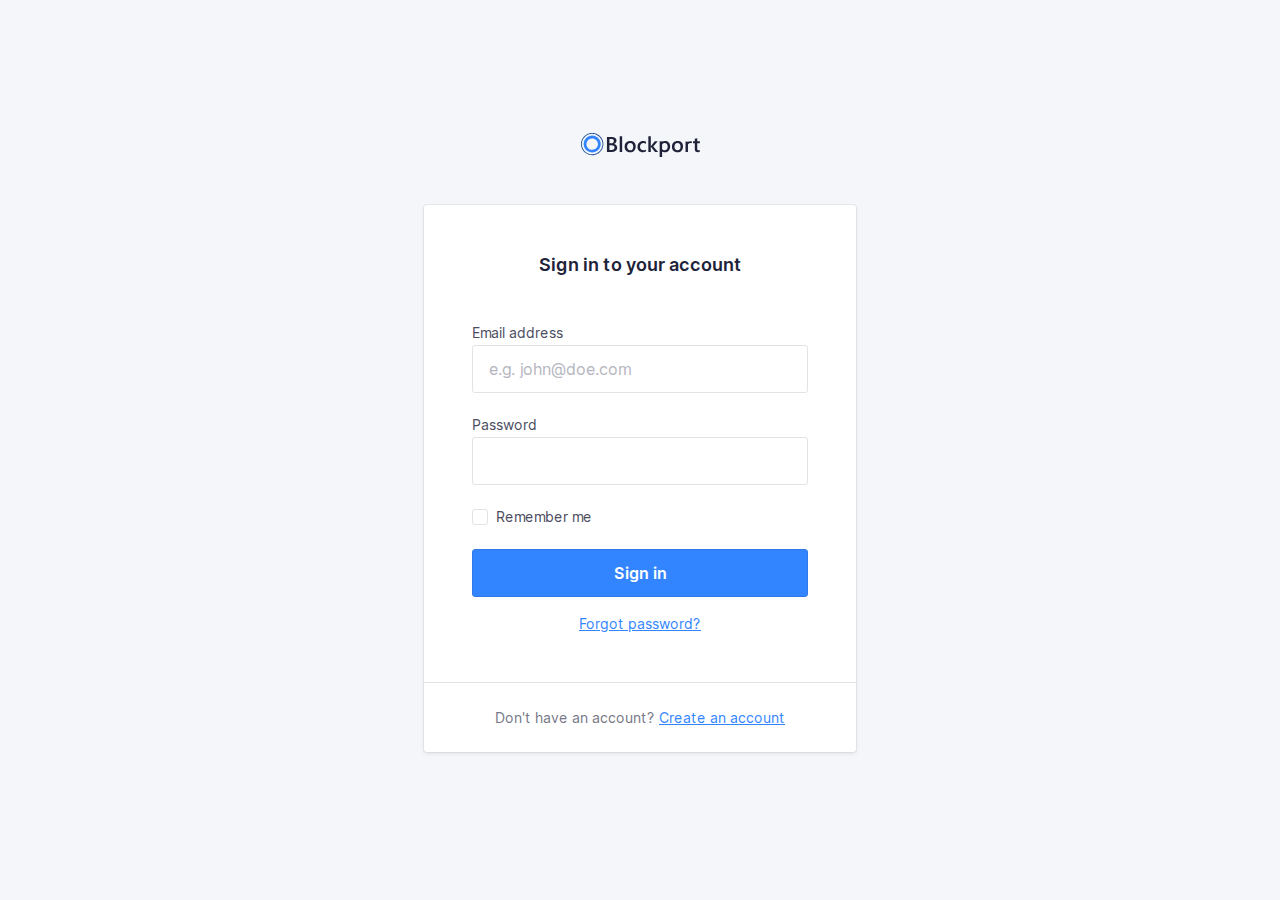
==== commit 26ff4ee8: "toggle list done" ====
--- a/index.html
+++ b/index.html
@@ -1,77 +1,98 @@
 <!doctype html>
 <html lang="en">
-    <head>
-        <meta charset="utf-8">
-        <meta http-equiv="x-ua-compatible" content="ie=edge">
-        <title>Blockport - Sign in</title>
-        <meta name="description" content="This is my HTML5 boilerplate.">
-        <meta name="viewport" content="width=device-width, initial-scale=1.0">
-        <meta name="msapplication-TileColor" content="#3385FF">
-        <meta name="theme-color" content="#3385FF">
 
-        <link rel="apple-touch-icon" sizes="180x180" href="apple-touch-icon.png">
-        <link rel="icon" type="image/png" sizes="32x32" href="favicon-32x32.png">
-        <link rel="icon" type="image/png" sizes="16x16" href="favicon-16x16.png">
-        <link rel="manifest" href="site.webmanifest">
-        <link rel="mask-icon" href="safari-pinned-tab.svg" color="#3385FF">
+<head>
+    <meta charset="utf-8">
+    <meta http-equiv="x-ua-compatible" content="ie=edge">
+    <title>Blockport - Sign in</title>
+    <meta name="description" content="This is my HTML5 boilerplate.">
+    <meta name="viewport" content="width=device-width, initial-scale=1.0">
+    <meta name="theme-color" content="#e85e00">
 
-        <link rel="stylesheet" href="css/normalize.css">
-        <link rel="stylesheet" href="css/screen.css">
-    </head>
-    <body>
-        <section class="o-row o-row--lg o-row--login">
-            <div class="o-container u-max-width-xs">
-                <h1 class="c-logo">
-                    <svg class="c-logo__symbol" viewBox="0 0 119 24" xmlns="http://www.w3.org/2000/svg">
-                        <path class="c-logo__path c-logo__path--1" d="M25.9496128,18.9917356 L25.9496128,4.04231406 L30.7396633,4.04231406 C32.19945,4.04231406 33.3560606,4.35834712 34.2094949,4.99041321 C35.0252057,5.55089835 35.5052521,6.4769114 35.4896465,7.4598347 C35.5056187,8.25676883 35.2485893,9.03557965 34.7604209,9.6694215 C34.2511175,10.3119823 33.5500641,10.7791057 32.7570539,11.0042975 L32.7570539,11.0459504 C33.6957957,11.1207168 34.5764055,11.5260387 35.2392256,12.1884297 C35.8602694,12.8310744 36.1707912,13.6667769 36.1707912,14.6955372 C36.1979832,15.9155062 35.6268682,17.0730015 34.6382155,17.8016529 C33.6205051,18.5950413 32.3363468,18.9917356 30.7857407,18.9917356 L25.9496128,18.9917356 Z M41.1511616,18.9918689 L38.6990404,18.9918689 L38.6990404,3.18727869 L41.1511616,3.18727869 L41.1511616,18.9918689 Z M49.1105387,19.2396694 C47.4477441,19.2396694 46.1195118,18.741157 45.1258418,17.7441322 C44.1321717,16.7471074 43.6360046,15.4247934 43.6373401,13.7771901 C43.6373401,11.9841322 44.1548767,10.5838017 45.1899495,9.57619833 C46.2250223,8.56859504 47.6200337,8.06479338 49.3749832,8.06479338 C51.0591469,8.06479338 52.3720202,8.55471073 53.3136027,9.53454547 C54.2551852,10.5143802 54.7226376,11.8730579 54.7159596,13.6105785 C54.7159596,15.313719 54.2091077,16.677686 53.195404,17.7024794 C52.1817003,18.7272727 50.8200787,19.2396694 49.1105387,19.2396694 Z M64.9231145,18.4998347 C63.986548,19.011405 62.9292595,19.2667693 61.8599663,19.2396694 C60.2572727,19.2396694 58.9657689,18.7444628 57.9854545,17.7540496 C57.0051402,16.7636364 56.5136477,15.4796694 56.5109764,13.9021488 C56.5109764,12.1434711 57.0385299,10.7312397 58.0936364,9.66545453 C59.1487429,8.59966942 60.5611166,8.0661157 62.3307576,8.06479338 C63.2258904,8.04636779 64.1144193,8.22027864 64.9351347,8.57454547 L64.9351347,10.8277686 C64.2490961,10.2941313 63.4035149,10.0011171 62.5310943,9.99471073 C61.5738178,9.96365776 60.6492491,10.3415166 59.9928283,11.0320661 C59.3330526,11.7236364 59.003165,12.6287603 59.003165,13.747438 C59.003165,14.8661157 59.3136869,15.7381818 59.9347306,16.3636364 C60.5557744,17.0023141 61.3891751,17.3216529 62.4349327,17.3216529 C63.3470917,17.3090469 64.2260005,16.9806241 64.9191077,16.3933884 L64.9191077,18.4998347 L64.9231145,18.4998347 Z M77.1256229,18.9918689 L74.0304209,18.9918689 L69.8393771,13.8605902 L69.7973064,13.8605902 L69.7973064,18.9918689 L67.3451852,18.9918689 L67.3451852,3.18727869 L69.7973064,3.18727869 L69.7973064,13.2039344 L69.8393771,13.2039344 L73.7980303,8.31462295 L76.7349663,8.31462295 L72.2814815,13.4718689 L77.1256229,18.9918689 Z M118.81569,18.8747107 C118.223016,19.1343064 117.578072,19.2557712 116.930522,19.2297521 C114.839007,19.2297521 113.793249,18.2380165 113.793249,16.2545455 L113.793249,10.2128926 L111.990219,10.2128926 L111.990219,8.31669423 L113.793249,8.31669423 L113.793249,5.84528927 L116.235354,5.15702479 L116.235354,8.31669423 L118.81569,8.31669423 L118.81569,10.2128926 L116.235354,10.2128926 L116.235354,15.5504132 C116.235354,16.1824793 116.351549,16.6340496 116.583939,16.905124 C116.81633,17.1761983 117.202312,17.3084298 117.741886,17.3018182 C118.130518,17.3099664 118.50999,17.1844984 118.81569,16.9467769 L118.81569,18.8647934 L118.81569,18.8747107 Z M109.678333,8.12826445 C110.052664,8.12904551 110.426384,8.1582218 110.796212,8.21553718 L110.796212,10.2961983 C110.392833,10.129817 109.958979,10.0480952 109.522071,10.0561983 C108.65244,10.0185786 107.815007,10.3854441 107.258266,11.0479339 C107.143588,11.1960713 107.043624,11.3548242 106.959764,11.5219835 L106.959764,18.9917356 L104.519663,18.9917356 L104.519663,8.37818184 L106.959764,8.66776859 L106.959764,8.67768594 C107.814579,8.30025824 108.742499,8.11272598 109.678333,8.12826445 Z M96.4320707,19.2396694 C94.7692761,19.2396694 93.4410438,18.741157 92.4473737,17.7441322 C91.4537037,16.7471074 90.9575366,15.4247934 90.9588721,13.7771901 C90.9588721,11.9841322 91.4764087,10.5838017 92.5114815,9.57619833 C93.5465543,8.56859504 94.9415657,8.06479338 96.6965152,8.06479338 C98.3806789,8.06479338 99.6935522,8.55471073 100.635135,9.53454547 C101.576717,10.5143802 102.04417,11.8730579 102.037492,13.6105785 C102.037492,15.313719 101.53064,16.677686 100.516936,17.7024794 C99.5032323,18.7272727 98.1416107,19.2396694 96.4320707,19.2396694 Z M87.7494781,9.53454547 C88.6883893,10.5157025 89.1578451,11.873719 89.1578451,13.608595 C89.1591806,15.3117355 88.6523287,16.6757025 87.6372896,17.7004959 C86.6222504,18.7252892 85.258625,19.2376859 83.5464141,19.2376859 C82.7065422,19.2489838 81.8737089,19.0847473 81.1023064,18.7557025 L81.1023064,23.8968595 L78.6622054,23.8968595 L78.6622054,8.31471073 L81.1023064,8.60429752 C81.9552279,8.23296681 82.8792553,8.04891403 83.8108586,8.06479338 C85.5017003,8.06479338 86.8145736,8.55471073 87.7494781,9.53454547 Z M96.5422559,9.99471073 C95.6726247,9.95709108 94.8351921,10.3239565 94.2784512,10.9864463 C93.7241864,11.6476033 93.4470539,12.5580165 93.4470539,13.7176859 C93.4470539,14.8363636 93.7275253,15.7170248 94.288468,16.3596694 C94.8529651,17.0028668 95.6823515,17.3568733 96.5422559,17.3216529 C97.5038721,17.3216529 98.2424466,17.0056198 98.7579798,16.3735537 C99.273513,15.7414876 99.5366216,14.8416529 99.5473064,13.6740496 C99.5473064,12.4998347 99.28954,11.5927273 98.7740067,10.9527273 C98.2584735,10.3127273 97.5145568,9.99338845 96.5422559,9.99471073 Z M28.4438047,6.03570248 L28.4438047,10.286281 L30.0645286,10.286281 C30.9353255,10.286281 31.6178058,10.0833058 32.1119697,9.67735538 C32.6061335,9.27140494 32.8532155,8.69619836 32.8532155,7.95173555 C32.8532155,6.67305785 31.9897643,6.03371902 30.262862,6.03371902 L28.4418013,6.03371902 L28.4438047,6.03570248 Z M28.4438047,12.2796694 L28.4438047,17.0082644 L30.5813973,17.0082644 C31.5163019,17.0082644 32.237514,16.7947108 32.7450337,16.3676033 C33.2602043,15.9259125 33.5416601,15.2742418 33.5083165,14.6003306 C33.5083165,13.0505785 32.4238271,12.2757025 30.2548485,12.2757025 L28.4518182,12.2757025 L28.4438047,12.2796694 Z M49.226734,9.99471073 C48.3571028,9.95709108 47.5196702,10.3239565 46.9629293,10.9864463 C46.4086646,11.6476033 46.131532,12.5580165 46.131532,13.7176859 C46.131532,14.8363636 46.4120034,15.7170248 46.9729461,16.3596694 C47.5370578,17.0036033 48.3664998,17.3583638 49.226734,17.3236364 C50.1883502,17.3236364 50.9269247,17.0076033 51.4424579,16.3755372 C51.9579912,15.7434711 52.2157576,14.8436364 52.2157576,13.6760331 C52.2157576,12.5018182 51.9579912,11.5947107 51.4424579,10.9547107 C50.9269247,10.3147108 50.1883502,9.99471073 49.226734,9.99471073 Z M85.8803367,16.3735537 C86.3958699,15.738843 86.6543043,14.8390083 86.6556397,13.6740496 C86.6556397,12.4985124 86.3978733,11.591405 85.8823401,10.9527273 C85.3668068,10.3140496 84.6282323,9.99471073 83.6666162,9.99471073 C82.796985,9.95709108 81.9595523,10.3239565 81.4028114,10.9864463 C81.2895823,11.124335 81.1896456,11.2724196 81.1043098,11.4287603 L81.1043098,15.9153719 C81.6149937,16.8312057 82.6094895,17.3774459 83.6646128,17.3216529 C84.626229,17.3216529 85.3648035,17.0056198 85.8803367,16.3735537 Z"></path>
-                        <path class="c-logo__path c-logo__path--2" d="M11.1988215,19.5867769 C7.72899435,19.5891833 4.59940205,17.5218316 3.26949789,14.3488101 C1.93959376,11.1757885 2.67130845,7.5220381 5.12341434,5.09144786 C7.57552021,2.66085764 11.2650639,1.93214337 14.4714645,3.24513351 C17.6778651,4.55812363 19.7696074,7.65421885 19.771229,11.0895868 C19.7679239,15.7772288 15.9334776,19.5780304 11.1988215,19.5867769 Z M11.1988215,5.38314051 C8.86509736,5.38073339 6.75988968,6.77093308 5.86550131,8.90506387 C4.97111293,11.0391947 5.46382249,13.496632 7.11372873,15.1307206 C8.76363496,16.7648092 11.2455511,17.2534798 13.4013998,16.3687158 C15.5572486,15.4839518 16.962125,13.4001349 16.9605051,11.0895868 C16.9572,7.93949107 14.3805102,5.38572999 11.1988215,5.37917355 L11.1988215,5.38314051 Z"></path>
-                        <path class="c-logo__path c-logo__path--3" d="M21.2917845,15.8796694 C21.3118182,15.8380165 21.3358586,15.8023141 21.3558923,15.7606612 C22.6443671,13.0744887 22.7786498,9.98607785 21.7280964,7.20021549 C20.6775431,4.41435317 18.5317957,2.16875244 15.7805219,0.975867769 L15.7805219,0.96 C15.6683333,0.910413222 15.5541414,0.874710744 15.4419529,0.82909091 C15.2937037,0.767603308 15.1434512,0.710082645 14.9931987,0.656528927 C14.792862,0.583140496 14.5925253,0.517685949 14.378165,0.458181816 C14.2319192,0.414545453 14.0856734,0.374876033 13.9394276,0.337190082 C13.7203928,0.281652893 13.501358,0.23338843 13.2823232,0.192396694 C13.1480976,0.16661157 13.0138721,0.144793388 12.8816498,0.124958678 C12.6546016,0.0905785125 12.4275533,0.0634710744 12.2005051,0.0436363637 C12.0762963,0.0337190082 11.9500842,0.0238016529 11.8258754,0.0178512397 C11.5881425,0.00462809917 11.3510774,-0.000661157024 11.1146801,0.00198347107 C10.988468,0.00198347107 10.8622559,0.00198347107 10.7380471,0.0119008265 C10.5076599,0.0218181818 10.2792761,0.0376859504 10.0528956,0.0614876034 C9.9146633,0.0753719009 9.77843434,0.0932231406 9.64220539,0.113057851 C9.44186869,0.142809918 9.22350168,0.176528926 9.01715488,0.218181818 C8.86089226,0.249917356 8.70462963,0.283636364 8.548367,0.321322314 C8.39210438,0.359008265 8.18575758,0.412561983 8.00745791,0.466115701 C7.82915825,0.519669423 7.65286195,0.577190081 7.47656566,0.638677688 C7.30026936,0.70016529 7.17405724,0.747768594 7.02580808,0.807272727 C6.82547138,0.884628098 6.63715488,0.969917355 6.44483165,1.05719008 C6.31861953,1.11471074 6.19441077,1.17421488 6.07220539,1.23768595 C5.87186869,1.34082644 5.67153199,1.45190082 5.47119529,1.56694215 C5.36301347,1.63041322 5.25683502,1.69586777 5.15065657,1.76528926 C4.95165543,1.89752066 4.75666107,2.02975207 4.5656734,2.16198347 C4.46416949,2.23603306 4.36400114,2.31140496 4.26516835,2.38809918 C4.07952302,2.52958678 3.89721661,2.67834711 3.71824916,2.83438017 C3.61607744,2.92363636 3.51791246,3.0168595 3.41774411,3.11008265 C3.25747475,3.26347108 3.10121212,3.42214876 2.94895623,3.5861157 C2.84678451,3.69719008 2.74861953,3.81024794 2.64845118,3.92528926 C2.51021886,4.08793389 2.37599327,4.25454547 2.24777778,4.42512397 C2.15161616,4.55206611 2.05946128,4.68099175 1.96930976,4.82181816 C1.90119529,4.92099175 1.82506734,5.0201653 1.75895623,5.11537188 C1.69284512,5.2105785 1.65878788,5.29190081 1.60670034,5.37917355 C1.53457912,5.49818184 1.46446128,5.61917355 1.40636364,5.74214876 C1.28415825,5.96231406 1.16796296,6.18446282 1.06178451,6.40859504 C1.02372054,6.44826445 0.995673401,6.49586778 0.981649832,6.54148761 C0.967626263,6.58710744 0.939579125,6.65454547 0.915538721,6.71008265 C0.808692479,6.95471075 0.711863077,7.20132232 0.625050505,7.44991735 C0.588989899,7.55438018 0.55426487,7.65884298 0.520875421,7.76330577 C0.444747475,8.00528927 0.377968575,8.24793388 0.320538721,8.49123966 C0.291156005,8.61157023 0.263776655,8.73190084 0.238400673,8.85223141 C0.191655443,9.07966942 0.152255892,9.30710742 0.12020202,9.53454547 C0.10016835,9.67338842 0.0821380471,9.81024795 0.0681144781,9.9490909 C0.0460774411,10.1613223 0.0320538721,10.3715703 0.022037037,10.5838017 C0.022037037,10.7365289 0.010016835,10.8872727 0.010016835,11.04 C0.010016835,11.2383471 0.010016835,11.4366942 0.026043771,11.6350413 C0.026043771,11.7917356 0.0440740741,11.9484297 0.0580976431,12.105124 C0.0761279461,12.3034711 0.104175084,12.5018182 0.132222222,12.7001653 C0.146245791,12.8429752 0.18030303,13.0036364 0.2003367,13.1543802 C0.238400673,13.3527273 0.286481481,13.5510744 0.336565657,13.7494215 C0.380639731,13.8961983 0.406683502,14.0330579 0.446750842,14.1758678 C0.506851852,14.3742149 0.576969697,14.5844628 0.647087542,14.7867769 C0.693164983,14.9157025 0.739242424,15.0446281 0.789326599,15.1715703 C0.871464646,15.3699174 0.963619529,15.5801653 1.05777778,15.7804959 C1.11387205,15.8995041 1.16996633,16.0185124 1.23006734,16.1355372 C1.33223906,16.3338843 1.44242424,16.5322314 1.55461279,16.7166942 C1.62473064,16.8357025 1.69484848,16.9527273 1.76897306,17.0677686 C1.88316498,17.2442975 2.00537037,17.4168595 2.12957912,17.587438 C2.21973064,17.7123967 2.31188552,17.8353719 2.40804714,17.9563636 C2.50420875,18.0773554 2.65646465,18.2519008 2.78468013,18.3966942 C2.91289562,18.5414876 3.02308081,18.6644628 3.14929293,18.7933884 C3.27550505,18.9223141 3.3876936,19.027438 3.51190236,19.1424794 C3.63611111,19.2575206 3.81841751,19.4241322 3.98069024,19.5590082 C4.09287879,19.6522314 4.20907407,19.7434711 4.32727273,19.8327273 C4.50957912,19.9735537 4.69388889,20.1084297 4.88621212,20.2294215 C4.9362963,20.2631405 4.98037037,20.3008265 5.03045455,20.3345455 C7.52290169,21.989742 10.5859073,22.5756212 13.5217147,21.9587191 C16.4575222,21.3418171 19.0161165,19.5746694 20.6146465,17.0598347 L20.6266667,17.0598347 C20.6647306,17.0003306 20.6947811,16.9368595 20.7328451,16.8753719 C20.8149832,16.7424794 20.8911111,16.6036364 20.9692424,16.4647934 C21.0854377,16.2763636 21.1936195,16.08 21.2917845,15.8796694 Z M6.96771044,20.4198347 C6.40765296,20.1694737 5.87129224,19.8701033 5.36501684,19.5252893 C5.18671717,19.4042975 5.01442761,19.2773554 4.84614478,19.1464463 C4.73996633,19.065124 4.63378788,18.9818182 4.53161616,18.8965289 C4.38136364,18.7715703 4.23912458,18.6406612 4.09888889,18.5097521 C3.9586532,18.378843 3.87451178,18.2995041 3.76632997,18.1884297 C3.65814815,18.0773554 3.53794613,17.9444628 3.42976431,17.8214876 C3.32158249,17.6985124 3.19737374,17.5557025 3.08718855,17.4247934 C2.97700337,17.2938843 2.91489899,17.1986777 2.83075758,17.0836364 C2.71656566,16.9249587 2.60237374,16.766281 2.49819865,16.6036364 C2.43008418,16.4965289 2.36597643,16.3894215 2.29786195,16.2803306 C2.19368687,16.1038017 2.09752525,15.9252893 1.9973569,15.7447934 C1.94126263,15.6376859 1.89117845,15.528595 1.83909091,15.4195041 C1.7609596,15.2231405 1.67681818,15.0386777 1.60069024,14.8482644 C1.55461279,14.7332231 1.51454545,14.6161983 1.47247475,14.501157 C1.40436027,14.3127273 1.34025253,14.1242975 1.28415825,13.9319008 C1.24609428,13.8029752 1.2140404,13.6760331 1.18198653,13.5490909 C1.13590909,13.3626446 1.09183502,13.1761983 1.05577441,12.9897521 C1.02973064,12.8429752 1.0076936,12.7140496 0.981649832,12.5771901 C0.953602694,12.3927273 0.92956229,12.2082644 0.911531987,12.0218182 C0.897508418,11.8809918 0.889494949,11.7401653 0.881481481,11.5993388 C0.881481481,11.4109091 0.865454545,11.2224794 0.865454545,11.0340496 C0.865454545,10.8971901 0.865454545,10.7603306 0.877474747,10.6254545 C0.877474747,10.4271074 0.899511785,10.2287603 0.919545455,10.0304132 C0.931565657,9.90743803 0.94959596,9.78247936 0.965622896,9.65950414 C0.995673401,9.44528927 1.03173401,9.23107436 1.07580808,9.01884299 C1.09784512,8.91173555 1.12188552,8.80462812 1.14792929,8.69950414 C1.20402357,8.47074382 1.27080247,8.24330577 1.34826599,8.01719009 C1.37764871,7.9246281 1.408367,7.83206612 1.44042088,7.73950414 C1.52189113,7.50545453 1.61204265,7.2740496 1.71087542,7.04528927 C1.75094276,6.95206611 1.7910101,6.86082645 1.83508418,6.76958679 C1.93525253,6.55537188 2.03542088,6.3490909 2.15762626,6.14479338 C2.21973064,6.03570248 2.27983165,5.92661158 2.34594276,5.81752064 C2.45412458,5.63900825 2.5683165,5.46644628 2.68651515,5.29586778 C2.7686532,5.17685949 2.85279461,5.0598347 2.93893939,4.94479338 C3.06047699,4.7847934 3.18602133,4.62876031 3.31557239,4.47669423 C3.40505612,4.36826447 3.49520763,4.26710742 3.58602694,4.17322312 C3.73026936,4.01983471 3.87718294,3.86842975 4.02676768,3.71900826 C4.11491582,3.63438017 4.20506734,3.55173554 4.29722222,3.47107438 C4.46016275,3.32694215 4.62710998,3.18809917 4.79806397,3.05454545 C4.88754769,2.98446281 4.978367,2.91834711 5.07052189,2.85619835 C5.24815375,2.72396694 5.42912458,2.60099173 5.61343434,2.48727273 C5.71093152,2.42512397 5.80909651,2.36561983 5.90792929,2.30876033 C6.09090349,2.20165289 6.27654882,2.09983471 6.46486532,2.00330579 C6.57705387,1.94644628 6.69057799,1.89157025 6.80543771,1.83867769 C6.98306957,1.75669422 7.16203704,1.67933884 7.34234007,1.60661157 C7.47589785,1.55239669 7.61413018,1.50082645 7.75703704,1.45190082 C7.91864196,1.39504132 8.08225029,1.34214876 8.24786195,1.29322314 C8.41347361,1.24429752 8.57975307,1.2 8.74670034,1.16033058 C8.8896072,1.12595041 9.03318182,1.09421488 9.17742424,1.06512397 C9.36841191,1.02677686 9.56073514,0.994380165 9.75439394,0.967933885 C9.87993826,0.950743802 10.0061504,0.934876033 10.1330303,0.920330577 C10.3440516,0.899173554 10.5557407,0.883966942 10.7680976,0.874710744 L11.1126768,0.874710744 C11.3317116,0.874710744 11.5514141,0.880000001 11.7717845,0.890578513 L12.1143603,0.914380167 C12.3307239,0.932892563 12.5464197,0.958677687 12.7614478,0.991735538 C12.8829854,1.01024793 13.004523,1.0307438 13.1260606,1.05322314 C13.330404,1.09157025 13.5347475,1.13652893 13.7390909,1.18809918 C13.8713131,1.22181818 14.0035354,1.25752066 14.1397643,1.29719008 C14.3320875,1.35404959 14.523743,1.41619835 14.7147306,1.48363636 C14.8509596,1.53322314 14.9851852,1.58479339 15.115404,1.64033058 C17.755199,2.69780719 19.8336285,4.79210648 20.8551251,7.42387715 C21.8766218,10.0556478 21.7496417,12.9890377 20.5044613,15.5246281 C20.4123064,15.7229752 20.3041246,15.8975206 20.207963,16.08 C20.1378451,16.2029752 20.0697306,16.3279339 19.9956061,16.4489256 C17.2731751,20.8198837 11.7011151,22.517402 6.96771044,20.4178512 L6.96771044,20.4198347 Z"></path>
-                    </svg>
-                </h1>
-                <form class="c-card" action="#">
-                    <div class="c-card__body">
-                        <h2 class="c-card__title">
-                            Sign in to your account
-                        </h2>
-                        <p class="c-form-field">
-                            <label class="c-label" for="username">
-                                Email address
-                            </label>
-                            <input class="c-input" type="email" name="username" id="username" placeholder="e.g. john@doe.com" required>
-                        </p>
-                        <p class="c-form-field">
-                            <label class="c-label" for="password">
-                                Password
-                            </label>
-                            <input class="c-input" type="password" name="password" id="password" required>
-                        </p>
-                        <p class="c-form-field c-form-field--option">
-                            <input class="c-option" type="checkbox" id="rememberme">
-                            <label class="c-label c-label--option" for="rememberme">
-                                Remember me
-                            </label>
-                        </p>
-                        <p class="u-mb-md">
-                            <!-- Input type button
-                                <input type="submit" class="o-button-reset c-button" value="Sign in"/>
-                            -->
-                            <!-- Button -->
-                            <button class="o-button-reset c-button">Sign in</button>
-                        </p>
-                        <p class="u-text-sm u-align-text-center">
-                            <a href="#!">
-                                Forgot password?
-                            </a>
-                        </p>
-                    </div>
-                    <div class="c-card__footer">
-                        <p class="u-align-text-center u-text-sm u-color-neutral-dark">
-                            Don't have an account? <a href="#">Create an account</a>
-                        </p>
-                    </div>
-                </form>
+    <link rel="icon" href="favicon.svg">
+    <link rel="apple-touch-icon" href="apple-touch-icon.png">
+    <link rel="manifest" href="manifest.json">
 
+    <link rel="stylesheet" href="css/normalize.css">
+    <link rel="stylesheet" href="css/screen.css">
+</head>
+
+<body>
+<section class="o-row o-row--lg o-row--login">
+    <div class="o-container u-max-width-xs">
+        <h1 class="c-logo">
+            <svg class="c-logo__symbol" viewBox="0 0 119 24"
+                 xmlns="http://www.w3.org/2000/svg">
+                <title>Blockport</title>
+                <path class="c-logo__path c-logo__path--1"
+                      d="M25.9496128,18.9917356 L25.9496128,4.04231406 L30.7396633,4.04231406 C32.19945,4.04231406 33.3560606,4.35834712 34.2094949,4.99041321 C35.0252057,5.55089835 35.5052521,6.4769114 35.4896465,7.4598347 C35.5056187,8.25676883 35.2485893,9.03557965 34.7604209,9.6694215 C34.2511175,10.3119823 33.5500641,10.7791057 32.7570539,11.0042975 L32.7570539,11.0459504 C33.6957957,11.1207168 34.5764055,11.5260387 35.2392256,12.1884297 C35.8602694,12.8310744 36.1707912,13.6667769 36.1707912,14.6955372 C36.1979832,15.9155062 35.6268682,17.0730015 34.6382155,17.8016529 C33.6205051,18.5950413 32.3363468,18.9917356 30.7857407,18.9917356 L25.9496128,18.9917356 Z M41.1511616,18.9918689 L38.6990404,18.9918689 L38.6990404,3.18727869 L41.1511616,3.18727869 L41.1511616,18.9918689 Z M49.1105387,19.2396694 C47.4477441,19.2396694 46.1195118,18.741157 45.1258418,17.7441322 C44.1321717,16.7471074 43.6360046,15.4247934 43.6373401,13.7771901 C43.6373401,11.9841322 44.1548767,10.5838017 45.1899495,9.57619833 C46.2250223,8.56859504 47.6200337,8.06479338 49.3749832,8.06479338 C51.0591469,8.06479338 52.3720202,8.55471073 53.3136027,9.53454547 C54.2551852,10.5143802 54.7226376,11.8730579 54.7159596,13.6105785 C54.7159596,15.313719 54.2091077,16.677686 53.195404,17.7024794 C52.1817003,18.7272727 50.8200787,19.2396694 49.1105387,19.2396694 Z M64.9231145,18.4998347 C63.986548,19.011405 62.9292595,19.2667693 61.8599663,19.2396694 C60.2572727,19.2396694 58.9657689,18.7444628 57.9854545,17.7540496 C57.0051402,16.7636364 56.5136477,15.4796694 56.5109764,13.9021488 C56.5109764,12.1434711 57.0385299,10.7312397 58.0936364,9.66545453 C59.1487429,8.59966942 60.5611166,8.0661157 62.3307576,8.06479338 C63.2258904,8.04636779 64.1144193,8.22027864 64.9351347,8.57454547 L64.9351347,10.8277686 C64.2490961,10.2941313 63.4035149,10.0011171 62.5310943,9.99471073 C61.5738178,9.96365776 60.6492491,10.3415166 59.9928283,11.0320661 C59.3330526,11.7236364 59.003165,12.6287603 59.003165,13.747438 C59.003165,14.8661157 59.3136869,15.7381818 59.9347306,16.3636364 C60.5557744,17.0023141 61.3891751,17.3216529 62.4349327,17.3216529 C63.3470917,17.3090469 64.2260005,16.9806241 64.9191077,16.3933884 L64.9191077,18.4998347 L64.9231145,18.4998347 Z M77.1256229,18.9918689 L74.0304209,18.9918689 L69.8393771,13.8605902 L69.7973064,13.8605902 L69.7973064,18.9918689 L67.3451852,18.9918689 L67.3451852,3.18727869 L69.7973064,3.18727869 L69.7973064,13.2039344 L69.8393771,13.2039344 L73.7980303,8.31462295 L76.7349663,8.31462295 L72.2814815,13.4718689 L77.1256229,18.9918689 Z M118.81569,18.8747107 C118.223016,19.1343064 117.578072,19.2557712 116.930522,19.2297521 C114.839007,19.2297521 113.793249,18.2380165 113.793249,16.2545455 L113.793249,10.2128926 L111.990219,10.2128926 L111.990219,8.31669423 L113.793249,8.31669423 L113.793249,5.84528927 L116.235354,5.15702479 L116.235354,8.31669423 L118.81569,8.31669423 L118.81569,10.2128926 L116.235354,10.2128926 L116.235354,15.5504132 C116.235354,16.1824793 116.351549,16.6340496 116.583939,16.905124 C116.81633,17.1761983 117.202312,17.3084298 117.741886,17.3018182 C118.130518,17.3099664 118.50999,17.1844984 118.81569,16.9467769 L118.81569,18.8647934 L118.81569,18.8747107 Z M109.678333,8.12826445 C110.052664,8.12904551 110.426384,8.1582218 110.796212,8.21553718 L110.796212,10.2961983 C110.392833,10.129817 109.958979,10.0480952 109.522071,10.0561983 C108.65244,10.0185786 107.815007,10.3854441 107.258266,11.0479339 C107.143588,11.1960713 107.043624,11.3548242 106.959764,11.5219835 L106.959764,18.9917356 L104.519663,18.9917356 L104.519663,8.37818184 L106.959764,8.66776859 L106.959764,8.67768594 C107.814579,8.30025824 108.742499,8.11272598 109.678333,8.12826445 Z M96.4320707,19.2396694 C94.7692761,19.2396694 93.4410438,18.741157 92.4473737,17.7441322 C91.4537037,16.7471074 90.9575366,15.4247934 90.9588721,13.7771901 C90.9588721,11.9841322 91.4764087,10.5838017 92.5114815,9.57619833 C93.5465543,8.56859504 94.9415657,8.06479338 96.6965152,8.06479338 C98.3806789,8.06479338 99.6935522,8.55471073 100.635135,9.53454547 C101.576717,10.5143802 102.04417,11.8730579 102.037492,13.6105785 C102.037492,15.313719 101.53064,16.677686 100.516936,17.7024794 C99.5032323,18.7272727 98.1416107,19.2396694 96.4320707,19.2396694 Z M87.7494781,9.53454547 C88.6883893,10.5157025 89.1578451,11.873719 89.1578451,13.608595 C89.1591806,15.3117355 88.6523287,16.6757025 87.6372896,17.7004959 C86.6222504,18.7252892 85.258625,19.2376859 83.5464141,19.2376859 C82.7065422,19.2489838 81.8737089,19.0847473 81.1023064,18.7557025 L81.1023064,23.8968595 L78.6622054,23.8968595 L78.6622054,8.31471073 L81.1023064,8.60429752 C81.9552279,8.23296681 82.8792553,8.04891403 83.8108586,8.06479338 C85.5017003,8.06479338 86.8145736,8.55471073 87.7494781,9.53454547 Z M96.5422559,9.99471073 C95.6726247,9.95709108 94.8351921,10.3239565 94.2784512,10.9864463 C93.7241864,11.6476033 93.4470539,12.5580165 93.4470539,13.7176859 C93.4470539,14.8363636 93.7275253,15.7170248 94.288468,16.3596694 C94.8529651,17.0028668 95.6823515,17.3568733 96.5422559,17.3216529 C97.5038721,17.3216529 98.2424466,17.0056198 98.7579798,16.3735537 C99.273513,15.7414876 99.5366216,14.8416529 99.5473064,13.6740496 C99.5473064,12.4998347 99.28954,11.5927273 98.7740067,10.9527273 C98.2584735,10.3127273 97.5145568,9.99338845 96.5422559,9.99471073 Z M28.4438047,6.03570248 L28.4438047,10.286281 L30.0645286,10.286281 C30.9353255,10.286281 31.6178058,10.0833058 32.1119697,9.67735538 C32.6061335,9.27140494 32.8532155,8.69619836 32.8532155,7.95173555 C32.8532155,6.67305785 31.9897643,6.03371902 30.262862,6.03371902 L28.4418013,6.03371902 L28.4438047,6.03570248 Z M28.4438047,12.2796694 L28.4438047,17.0082644 L30.5813973,17.0082644 C31.5163019,17.0082644 32.237514,16.7947108 32.7450337,16.3676033 C33.2602043,15.9259125 33.5416601,15.2742418 33.5083165,14.6003306 C33.5083165,13.0505785 32.4238271,12.2757025 30.2548485,12.2757025 L28.4518182,12.2757025 L28.4438047,12.2796694 Z M49.226734,9.99471073 C48.3571028,9.95709108 47.5196702,10.3239565 46.9629293,10.9864463 C46.4086646,11.6476033 46.131532,12.5580165 46.131532,13.7176859 C46.131532,14.8363636 46.4120034,15.7170248 46.9729461,16.3596694 C47.5370578,17.0036033 48.3664998,17.3583638 49.226734,17.3236364 C50.1883502,17.3236364 50.9269247,17.0076033 51.4424579,16.3755372 C51.9579912,15.7434711 52.2157576,14.8436364 52.2157576,13.6760331 C52.2157576,12.5018182 51.9579912,11.5947107 51.4424579,10.9547107 C50.9269247,10.3147108 50.1883502,9.99471073 49.226734,9.99471073 Z M85.8803367,16.3735537 C86.3958699,15.738843 86.6543043,14.8390083 86.6556397,13.6740496 C86.6556397,12.4985124 86.3978733,11.591405 85.8823401,10.9527273 C85.3668068,10.3140496 84.6282323,9.99471073 83.6666162,9.99471073 C82.796985,9.95709108 81.9595523,10.3239565 81.4028114,10.9864463 C81.2895823,11.124335 81.1896456,11.2724196 81.1043098,11.4287603 L81.1043098,15.9153719 C81.6149937,16.8312057 82.6094895,17.3774459 83.6646128,17.3216529 C84.626229,17.3216529 85.3648035,17.0056198 85.8803367,16.3735537 Z">
+                </path>
+                <path class="c-logo__path c-logo__path--2"
+                      d="M11.1988215,19.5867769 C7.72899435,19.5891833 4.59940205,17.5218316 3.26949789,14.3488101 C1.93959376,11.1757885 2.67130845,7.5220381 5.12341434,5.09144786 C7.57552021,2.66085764 11.2650639,1.93214337 14.4714645,3.24513351 C17.6778651,4.55812363 19.7696074,7.65421885 19.771229,11.0895868 C19.7679239,15.7772288 15.9334776,19.5780304 11.1988215,19.5867769 Z M11.1988215,5.38314051 C8.86509736,5.38073339 6.75988968,6.77093308 5.86550131,8.90506387 C4.97111293,11.0391947 5.46382249,13.496632 7.11372873,15.1307206 C8.76363496,16.7648092 11.2455511,17.2534798 13.4013998,16.3687158 C15.5572486,15.4839518 16.962125,13.4001349 16.9605051,11.0895868 C16.9572,7.93949107 14.3805102,5.38572999 11.1988215,5.37917355 L11.1988215,5.38314051 Z">
+                </path>
+                <path class="c-logo__path c-logo__path--3"
+                      d="M21.2917845,15.8796694 C21.3118182,15.8380165 21.3358586,15.8023141 21.3558923,15.7606612 C22.6443671,13.0744887 22.7786498,9.98607785 21.7280964,7.20021549 C20.6775431,4.41435317 18.5317957,2.16875244 15.7805219,0.975867769 L15.7805219,0.96 C15.6683333,0.910413222 15.5541414,0.874710744 15.4419529,0.82909091 C15.2937037,0.767603308 15.1434512,0.710082645 14.9931987,0.656528927 C14.792862,0.583140496 14.5925253,0.517685949 14.378165,0.458181816 C14.2319192,0.414545453 14.0856734,0.374876033 13.9394276,0.337190082 C13.7203928,0.281652893 13.501358,0.23338843 13.2823232,0.192396694 C13.1480976,0.16661157 13.0138721,0.144793388 12.8816498,0.124958678 C12.6546016,0.0905785125 12.4275533,0.0634710744 12.2005051,0.0436363637 C12.0762963,0.0337190082 11.9500842,0.0238016529 11.8258754,0.0178512397 C11.5881425,0.00462809917 11.3510774,-0.000661157024 11.1146801,0.00198347107 C10.988468,0.00198347107 10.8622559,0.00198347107 10.7380471,0.0119008265 C10.5076599,0.0218181818 10.2792761,0.0376859504 10.0528956,0.0614876034 C9.9146633,0.0753719009 9.77843434,0.0932231406 9.64220539,0.113057851 C9.44186869,0.142809918 9.22350168,0.176528926 9.01715488,0.218181818 C8.86089226,0.249917356 8.70462963,0.283636364 8.548367,0.321322314 C8.39210438,0.359008265 8.18575758,0.412561983 8.00745791,0.466115701 C7.82915825,0.519669423 7.65286195,0.577190081 7.47656566,0.638677688 C7.30026936,0.70016529 7.17405724,0.747768594 7.02580808,0.807272727 C6.82547138,0.884628098 6.63715488,0.969917355 6.44483165,1.05719008 C6.31861953,1.11471074 6.19441077,1.17421488 6.07220539,1.23768595 C5.87186869,1.34082644 5.67153199,1.45190082 5.47119529,1.56694215 C5.36301347,1.63041322 5.25683502,1.69586777 5.15065657,1.76528926 C4.95165543,1.89752066 4.75666107,2.02975207 4.5656734,2.16198347 C4.46416949,2.23603306 4.36400114,2.31140496 4.26516835,2.38809918 C4.07952302,2.52958678 3.89721661,2.67834711 3.71824916,2.83438017 C3.61607744,2.92363636 3.51791246,3.0168595 3.41774411,3.11008265 C3.25747475,3.26347108 3.10121212,3.42214876 2.94895623,3.5861157 C2.84678451,3.69719008 2.74861953,3.81024794 2.64845118,3.92528926 C2.51021886,4.08793389 2.37599327,4.25454547 2.24777778,4.42512397 C2.15161616,4.55206611 2.05946128,4.68099175 1.96930976,4.82181816 C1.90119529,4.92099175 1.82506734,5.0201653 1.75895623,5.11537188 C1.69284512,5.2105785 1.65878788,5.29190081 1.60670034,5.37917355 C1.53457912,5.49818184 1.46446128,5.61917355 1.40636364,5.74214876 C1.28415825,5.96231406 1.16796296,6.18446282 1.06178451,6.40859504 C1.02372054,6.44826445 0.995673401,6.49586778 0.981649832,6.54148761 C0.967626263,6.58710744 0.939579125,6.65454547 0.915538721,6.71008265 C0.808692479,6.95471075 0.711863077,7.20132232 0.625050505,7.44991735 C0.588989899,7.55438018 0.55426487,7.65884298 0.520875421,7.76330577 C0.444747475,8.00528927 0.377968575,8.24793388 0.320538721,8.49123966 C0.291156005,8.61157023 0.263776655,8.73190084 0.238400673,8.85223141 C0.191655443,9.07966942 0.152255892,9.30710742 0.12020202,9.53454547 C0.10016835,9.67338842 0.0821380471,9.81024795 0.0681144781,9.9490909 C0.0460774411,10.1613223 0.0320538721,10.3715703 0.022037037,10.5838017 C0.022037037,10.7365289 0.010016835,10.8872727 0.010016835,11.04 C0.010016835,11.2383471 0.010016835,11.4366942 0.026043771,11.6350413 C0.026043771,11.7917356 0.0440740741,11.9484297 0.0580976431,12.105124 C0.0761279461,12.3034711 0.104175084,12.5018182 0.132222222,12.7001653 C0.146245791,12.8429752 0.18030303,13.0036364 0.2003367,13.1543802 C0.238400673,13.3527273 0.286481481,13.5510744 0.336565657,13.7494215 C0.380639731,13.8961983 0.406683502,14.0330579 0.446750842,14.1758678 C0.506851852,14.3742149 0.576969697,14.5844628 0.647087542,14.7867769 C0.693164983,14.9157025 0.739242424,15.0446281 0.789326599,15.1715703 C0.871464646,15.3699174 0.963619529,15.5801653 1.05777778,15.7804959 C1.11387205,15.8995041 1.16996633,16.0185124 1.23006734,16.1355372 C1.33223906,16.3338843 1.44242424,16.5322314 1.55461279,16.7166942 C1.62473064,16.8357025 1.69484848,16.9527273 1.76897306,17.0677686 C1.88316498,17.2442975 2.00537037,17.4168595 2.12957912,17.587438 C2.21973064,17.7123967 2.31188552,17.8353719 2.40804714,17.9563636 C2.50420875,18.0773554 2.65646465,18.2519008 2.78468013,18.3966942 C2.91289562,18.5414876 3.02308081,18.6644628 3.14929293,18.7933884 C3.27550505,18.9223141 3.3876936,19.027438 3.51190236,19.1424794 C3.63611111,19.2575206 3.81841751,19.4241322 3.98069024,19.5590082 C4.09287879,19.6522314 4.20907407,19.7434711 4.32727273,19.8327273 C4.50957912,19.9735537 4.69388889,20.1084297 4.88621212,20.2294215 C4.9362963,20.2631405 4.98037037,20.3008265 5.03045455,20.3345455 C7.52290169,21.989742 10.5859073,22.5756212 13.5217147,21.9587191 C16.4575222,21.3418171 19.0161165,19.5746694 20.6146465,17.0598347 L20.6266667,17.0598347 C20.6647306,17.0003306 20.6947811,16.9368595 20.7328451,16.8753719 C20.8149832,16.7424794 20.8911111,16.6036364 20.9692424,16.4647934 C21.0854377,16.2763636 21.1936195,16.08 21.2917845,15.8796694 Z M6.96771044,20.4198347 C6.40765296,20.1694737 5.87129224,19.8701033 5.36501684,19.5252893 C5.18671717,19.4042975 5.01442761,19.2773554 4.84614478,19.1464463 C4.73996633,19.065124 4.63378788,18.9818182 4.53161616,18.8965289 C4.38136364,18.7715703 4.23912458,18.6406612 4.09888889,18.5097521 C3.9586532,18.378843 3.87451178,18.2995041 3.76632997,18.1884297 C3.65814815,18.0773554 3.53794613,17.9444628 3.42976431,17.8214876 C3.32158249,17.6985124 3.19737374,17.5557025 3.08718855,17.4247934 C2.97700337,17.2938843 2.91489899,17.1986777 2.83075758,17.0836364 C2.71656566,16.9249587 2.60237374,16.766281 2.49819865,16.6036364 C2.43008418,16.4965289 2.36597643,16.3894215 2.29786195,16.2803306 C2.19368687,16.1038017 2.09752525,15.9252893 1.9973569,15.7447934 C1.94126263,15.6376859 1.89117845,15.528595 1.83909091,15.4195041 C1.7609596,15.2231405 1.67681818,15.0386777 1.60069024,14.8482644 C1.55461279,14.7332231 1.51454545,14.6161983 1.47247475,14.501157 C1.40436027,14.3127273 1.34025253,14.1242975 1.28415825,13.9319008 C1.24609428,13.8029752 1.2140404,13.6760331 1.18198653,13.5490909 C1.13590909,13.3626446 1.09183502,13.1761983 1.05577441,12.9897521 C1.02973064,12.8429752 1.0076936,12.7140496 0.981649832,12.5771901 C0.953602694,12.3927273 0.92956229,12.2082644 0.911531987,12.0218182 C0.897508418,11.8809918 0.889494949,11.7401653 0.881481481,11.5993388 C0.881481481,11.4109091 0.865454545,11.2224794 0.865454545,11.0340496 C0.865454545,10.8971901 0.865454545,10.7603306 0.877474747,10.6254545 C0.877474747,10.4271074 0.899511785,10.2287603 0.919545455,10.0304132 C0.931565657,9.90743803 0.94959596,9.78247936 0.965622896,9.65950414 C0.995673401,9.44528927 1.03173401,9.23107436 1.07580808,9.01884299 C1.09784512,8.91173555 1.12188552,8.80462812 1.14792929,8.69950414 C1.20402357,8.47074382 1.27080247,8.24330577 1.34826599,8.01719009 C1.37764871,7.9246281 1.408367,7.83206612 1.44042088,7.73950414 C1.52189113,7.50545453 1.61204265,7.2740496 1.71087542,7.04528927 C1.75094276,6.95206611 1.7910101,6.86082645 1.83508418,6.76958679 C1.93525253,6.55537188 2.03542088,6.3490909 2.15762626,6.14479338 C2.21973064,6.03570248 2.27983165,5.92661158 2.34594276,5.81752064 C2.45412458,5.63900825 2.5683165,5.46644628 2.68651515,5.29586778 C2.7686532,5.17685949 2.85279461,5.0598347 2.93893939,4.94479338 C3.06047699,4.7847934 3.18602133,4.62876031 3.31557239,4.47669423 C3.40505612,4.36826447 3.49520763,4.26710742 3.58602694,4.17322312 C3.73026936,4.01983471 3.87718294,3.86842975 4.02676768,3.71900826 C4.11491582,3.63438017 4.20506734,3.55173554 4.29722222,3.47107438 C4.46016275,3.32694215 4.62710998,3.18809917 4.79806397,3.05454545 C4.88754769,2.98446281 4.978367,2.91834711 5.07052189,2.85619835 C5.24815375,2.72396694 5.42912458,2.60099173 5.61343434,2.48727273 C5.71093152,2.42512397 5.80909651,2.36561983 5.90792929,2.30876033 C6.09090349,2.20165289 6.27654882,2.09983471 6.46486532,2.00330579 C6.57705387,1.94644628 6.69057799,1.89157025 6.80543771,1.83867769 C6.98306957,1.75669422 7.16203704,1.67933884 7.34234007,1.60661157 C7.47589785,1.55239669 7.61413018,1.50082645 7.75703704,1.45190082 C7.91864196,1.39504132 8.08225029,1.34214876 8.24786195,1.29322314 C8.41347361,1.24429752 8.57975307,1.2 8.74670034,1.16033058 C8.8896072,1.12595041 9.03318182,1.09421488 9.17742424,1.06512397 C9.36841191,1.02677686 9.56073514,0.994380165 9.75439394,0.967933885 C9.87993826,0.950743802 10.0061504,0.934876033 10.1330303,0.920330577 C10.3440516,0.899173554 10.5557407,0.883966942 10.7680976,0.874710744 L11.1126768,0.874710744 C11.3317116,0.874710744 11.5514141,0.880000001 11.7717845,0.890578513 L12.1143603,0.914380167 C12.3307239,0.932892563 12.5464197,0.958677687 12.7614478,0.991735538 C12.8829854,1.01024793 13.004523,1.0307438 13.1260606,1.05322314 C13.330404,1.09157025 13.5347475,1.13652893 13.7390909,1.18809918 C13.8713131,1.22181818 14.0035354,1.25752066 14.1397643,1.29719008 C14.3320875,1.35404959 14.523743,1.41619835 14.7147306,1.48363636 C14.8509596,1.53322314 14.9851852,1.58479339 15.115404,1.64033058 C17.755199,2.69780719 19.8336285,4.79210648 20.8551251,7.42387715 C21.8766218,10.0556478 21.7496417,12.9890377 20.5044613,15.5246281 C20.4123064,15.7229752 20.3041246,15.8975206 20.207963,16.08 C20.1378451,16.2029752 20.0697306,16.3279339 19.9956061,16.4489256 C17.2731751,20.8198837 11.7011151,22.517402 6.96771044,20.4178512 L6.96771044,20.4198347 Z">
+                </path>
+            </svg>
+        </h1>
+        <form class="c-card" action="#">
+            <div class="c-card__body">
+                <h2 class="c-card__title">
+                    Sign in to your account
+                </h2>
+                <p class="c-form-field">
+                    <label class="c-label" for="username">
+                        Email address
+                    </label>
+                    <input class="c-input" type="email" name="username"
+                           id="username" placeholder="e.g. john@doe.com"
+                           required>
+                </p>
+                <p class="c-form-field">
+                    <label class="c-label" for="password">
+                        Password
+                    </label>
+                    <input class="c-input" type="password" name="password"
+                           id="password" required>
+                </p>
+                <p class="c-form-field c-form-field--option">
+                    <input class="c-option c-option--hidden o-hide-accessible" type="checkbox" id="rememberme">
+                    <label class="c-label c-label--option c-custom-option" for="rememberme">
+                                        <span class="c-custom-option__fake-input c-custom-option__fake-input--checkbox">
+                                            <svg class="c-custom-option__symbol" xmlns="http://www.w3.org/2000/svg"
+                                                 viewBox="0 0 9 6.75">
+                                                <path d="M4.75,9.5a1,1,0,0,1-.707-.293l-2.25-2.25A1,1,0,1,1,3.207,5.543L4.75,7.086,8.793,3.043a1,1,0,0,1,1.414,1.414l-4.75,4.75A1,1,0,0,1,4.75,9.5"
+                                                      transform="translate(-1.5 -2.75)"/>
+                                            </svg>
+                                        </span>
+                        Remember me
+                    </label>
+                </p>
+                <p class="u-mb-md">
+                    <!-- Input type button
+                            <input type="submit" class="o-button-reset c-button" value="Sign in"/>
+                        -->
+                    <!-- Button -->
+                    <button type="submit"
+                            class="o-button-reset c-button">Sign in
+                    </button>
+                </p>
+                <p class="u-text-sm u-align-text-center">
+                    <a href="#!">
+                        Forgot password?
+                    </a>
+                </p>
             </div>
-        </section>
-    </body>
+            <div class="c-card__footer">
+                <p
+                        class="u-align-text-center u-text-sm u-color-neutral-dark">
+                    Don't have an account? <a href="#">Create an account</a>
+                </p>
+            </div>
+        </form>
+
+    </div>
+</section>
+</body>
+
 </html>
--- a/css/screen.css
+++ b/css/screen.css
@@ -20,12 +20,16 @@
 
 :root {
     /* colors */
-    --global-color-alpha-light: #4F95FF;
-    --global-color-alpha: #3385FF;
-    --global-color-alpha-dark: #2E77E6;
-    --global-color-alpha-x-dark: #1B4186;
-    --global-color-alpha-transparent: #3385ffbf;
-    --global-color-alpha-x-transparent: #3385ff4d;
+    --global-color-alpha-h: 216deg;
+    --global-color-alpha-s: 100%;
+    --global-color-alpha-l: 60%;
+    --global-color-alpha-hsl: var(--global-color-alpha-h) var(--global-color-alpha-s) var(--global-color-alpha-l);
+    --global-color-alpha: hsl(var(--global-color-alpha-hsl));
+    --global-color-alpha-light: hsl(var(--global-color-alpha-h) 100% 65%);
+    --global-color-alpha-dark: hsl(var(--global-color-alpha-h) 80% 55%);
+    --global-color-alpha-x-dark: hsl(var(--global-color-alpha-h) 65% 35%);
+    --global-color-alpha-transparent: hsl(var(--global-color-alpha-hsl) / .75);
+    --global-color-alpha-x-transparent: hsl(var(--global-color-alpha-hsl) / .3);
 
     --global-color-neutral-xxxx-light: #F5F6FA;
     --global-color-neutral-xxx-light: #E2E3E7;
@@ -44,18 +48,36 @@
     --global-borderWidth: 1px;
 
     /* transitions */
-    --global-transitionTiming-alpha: .1s ease-out;
+    --global-transition-timing-alpha: .1s ease-out;
 
     /* Baseline settings */
-    --global-baseline: 8px;         
-    --global-whitespace: calc(var(--global-baseline) * 3); /* = 24px */
-
-    --global-whitespace-xs: calc(var(--global-baseline) * .5); /* = 4px */
-    --global-whitespace-sm: calc(var(--global-baseline) * 1); /*  = 8px */
-    --global-whitespace-md: calc(var(--global-baseline) * 2); /*  = 16px */
-    --global-whitespace-lg: calc(var(--global-baseline) * 4); /*  = 32px */
-    --global-whitespace-xl: calc(var(--global-whitespace) * 2); /*  = 48px */
-    --global-whitespace-xxl: calc(var(--global-whitespace) * 3); /*  = 72px */
+    --global-baseline: 8px;
+    --global-whitespace: calc(var(--global-baseline) * 3);
+    /* = 24px */
+
+    --global-whitespace-xs: calc(var(--global-baseline) / 2);
+    /* = 4px */
+    --global-whitespace-sm: calc(var(--global-baseline) * 1);
+    /*  = 8px */
+    --global-whitespace-md: calc(var(--global-baseline) * 2);
+    /*  = 16px */
+    --global-whitespace-lg: calc(var(--global-baseline) * 4);
+    /*  = 32px */
+    --global-whitespace-xl: calc(var(--global-whitespace) * 2);
+    /*  = 48px */
+    --global-whitespace-xxl: calc(var(--global-whitespace) * 3);
+    /*  = 72px */
+
+
+    --global-input-backgroundColor: White;
+    --global-input-color: var(--global-color-neutral-xxxx-dark);
+    --global-input-borderColor: var(--global-color-neutral-xxx-light);
+    --global-input-hover-borderColor: var(--global-color-neutral-xx-light);
+    --global-input-focus-borderColor: var(--global-color-alpha);
+    --global-input-boxShadow: 0 0 0 3px var(--global-color-alpha-x-transparent);
+
+
+    --global-transition-timing: ease-in-out 85ms;
 }
 
 /*------------------------------------*\
@@ -69,14 +91,13 @@
 */
 
 html {
-    font-size: 16px;
     line-height: 1.5;
     font-family: "Inter Web", Helvetica, arial, sans-serif;
     color: var(--global-color-neutral-xxxx-dark);
     background-color: var(--global-color-neutral-xxxx-light);
     box-sizing: border-box;
     -webkit-font-smoothing: antialiased;
-    -moz-osx-font-smoothing: grayscale;    
+    -moz-osx-font-smoothing: grayscale;
 }
 
 *,
@@ -91,12 +112,6 @@
 *
 * Customize the background color to match your design.
 */
-
-::-moz-selection {
-    background: var(--global-color-alpha);
-    color: white;
-    text-shadow: none;
-}
 
 ::selection {
     background: var(--global-color-alpha);
@@ -206,7 +221,7 @@
 
 a,
 a:visited {
-    transition: all var(--global-transitionTiming-alpha);
+    transition: all var(--global-transition-timing-alpha);
     color: var(--global-color-alpha);
     outline-color: var(--global-link-BoxShadowColor);
     outline-width: medium;
@@ -242,16 +257,14 @@
 */
 
 .o-row {
+    display: flow-root;
     position: relative;
     padding: var(--global-whitespace) var(--global-whitespace) 0;
 }
 
 .o-row--login {
     min-height: 100vh;
-    display: -webkit-flex;
-    display: -ms-flex;
     display: flex;
-    -ms-align-items: center;
     align-items: center;
 }
 
@@ -278,7 +291,8 @@
 .o-container {
     margin-left: auto;
     margin-right: auto;
-    max-width: 79.5em; /* 79.5 * 16px = 1272 */
+    max-width: 79.5em;
+    /* 79.5 * 16px = 1272 */
     width: 100%;
 }
 
@@ -289,6 +303,7 @@
 */
 
 .o-section {
+    display: flow-root;
     position: relative;
 }
 
@@ -297,6 +312,7 @@
 }
 
 @media (min-width: 768px) {
+
     .o-section--lg + .o-section--lg,
     .o-section--xl + .o-section--xl {
         padding-top: var(--global-whitespace-lg);
@@ -318,8 +334,6 @@
 */
 
 .o-layout {
-    display: -webkit-flex;
-    display: -ms-flexbox;
     display: flex;
     flex-wrap: wrap;
 }
@@ -496,6 +510,183 @@
 \*------------------------------------*/
 
 /*
+    Component: custom options
+    ---
+*/
+
+.c-option--hidden:checked + .c-custom-option {
+    /*
+      Do magic stuff here, for example:
+      background-color: red;
+    */
+}
+
+.c-option--hidden:checked + .c-custom-option .c-custom-option__symbol {
+    /*
+      Do magic stuff here, for example:
+      fill: blue;
+    */
+    /*fill: red;*/
+    /*background-color: red;*/
+    opacity: 1;
+}
+
+.c-custom-option {
+    --custom-option-borderColor: var(--global-input-borderColor);
+    --custom-option-focus-borderColor: var(--global-input-focus-borderColor);
+
+    display: flex;
+}
+
+.c-custom-option__fake-input {
+    border: 1px solid var(--custom-option-borderColor);
+}
+
+.c-custom-option:hover {
+    --custom-option-borderColor: var(--custom-option-focus-borderColor);
+}
+
+.c-option--hidden:focus + .c-custom-option .c-custom-option__fake-input {
+    --custom-option-borderColor: #81ADF0;
+    outline: #3385FF12 solid 3px;
+    outline-offset: 1px;
+}
+
+.c-custom-option__symbol {
+    display: block;
+    opacity: 0;
+    transition: opacity var(--global-transition-timing);
+}
+
+.c-option--hidden:checked {
+    opacity: 1;
+
+}
+
+.c-custom-option__fake-input--checkbox .c-custom-option__symbol {
+    width: 10px;
+    height: 10px;
+    fill: var(--global-color-alpha-light);
+    opacity: 0;
+}
+
+.c-custom-option__fake-input--radio .c-custom-option__symbol {
+    width: 6px;
+    height: 6px;
+    background-color: var(--global-color-alpha-light);
+    border-radius: 100%;
+    align-items: center;
+    justify-items: center;
+}
+
+.c-custom-option__fake-input {
+    display: flex;
+    align-items: center;
+    justify-content: center;
+
+    width: var(--global-whitespace-md);
+    height: var(--global-whitespace-md);
+    margin-right: var(--global-whitespace-sm);
+    background: var(--global-input-backgroundColor);
+    border: var(--global-borderWidth) solid var(--custom-option-borderColor, var(--global-input-borderColor));
+    box-shadow: var(--custom-option-boxShadow, 0);
+    transition: border var(--global-transition-timing-alpha), box-shadow var(--global-transition-timing-alpha);
+}
+
+.c-custom-option__fake-input--checkbox {
+    border-radius: var(--global-borderRadius);
+}
+
+.c-custom-option__fake-input--radio {
+    border-radius: 100%;
+}
+
+
+.c-option-list {
+    margin-bottom: 24px;
+}
+
+.c-option-list__item {
+    margin-bottom: 12px;
+}
+
+/*
+    Component: custom options
+    ---
+*/
+
+.c-custom-toggle {
+    display: flex;
+    align-items: center;
+}
+
+
+.c-custom-toggle__fake-input {
+    display: flex;
+    align-items: center;
+    height: 24px;
+    width: 48px;
+    margin-right: var(--global-whitespace-md);
+    background-color: #F5F6FA;
+    border-radius: 32px;
+    border: var(--global-borderWidth) solid #e2e3e7;
+    transition: all var(--global-transition-timing-alpha);
+    /*box-shadow: grey;*/
+    box-shadow: 0 1px 1px 0 rgba(0,0,0,0.161);
+
+}
+
+
+.c-custom-toggle__fake-input::after {
+    display: block;
+    height: 24px;
+    width: 24px;
+    background-color: white;
+    box-shadow: 1px 2px 3px rgba(0, 0, 0, 0.161);
+    border-radius: 50%;
+    content: "";
+    transition: all var(--global-transition-timing-alpha);
+}
+
+
+.c-option:checked + .c-custom-toggle .c-custom-toggle__fake-input {
+    background-color: var(--global-color-alpha);
+    border-color: #2E77E6;
+}
+
+.c-option:checked + .c-custom-toggle .c-custom-toggle__fake-input::after {
+    /*filter: drop-shadow(0px 1px 3px rgba(0, 0, 0, 0.161));*/
+    box-shadow: 0 1px 3px 0 rgba(0,0,0,0.161);
+    transform: translateX(24px);
+}
+
+.c-option:active + .c-custom-toggle .c-custom-toggle__fake-input::after {
+    filter: drop-shadow(0px 1px 3px rgba(0, 0, 0, 0.161));
+    transform: scaleX(120%);
+}
+
+.c-option:focus + .c-custom-toggle .c-custom-toggle__fake-input {
+    outline: rgba(51, 133, 255, 0.2) 3px solid;
+}
+
+.c-custom-toggle--inverted {
+    width: 100%;
+    flex-direction: row-reverse;
+    justify-content: space-between;
+}
+
+.c-custom-toggle--inverted .c-custom-toggle__fake-input {
+    margin-right: 0;
+    margin-left: var(--global-whitespace-md);
+}
+
+
+.c-toggle-list__item + .c-toggle-list__item {
+    margin-top: var(--global-whitespace-md);
+    padding-top: var(--global-whitespace-md);
+    border-top: var(--global-color-neutral-xxx-light) 1px solid;
+}
+/*
     Component: Logo
     ---
     Website main logo
@@ -506,7 +697,7 @@
     display: flex;
     align-items: center;
     justify-content: center;
-    margin-bottom: var(--global-whitespace-lg);
+    margin-bottom: var(--global-whitespace-xl);
 }
 
 .c-logo__symbol {
@@ -522,7 +713,7 @@
 }
 
 .c-logo__path--3 {
-    fill: var(--color-alpha-x-dark);
+    fill: var(--global-color-alpha-x-dark);
 }
 
 /*
@@ -535,7 +726,7 @@
     background-color: White;
     margin-bottom: var(--global-whitespace);
     border-radius: var(--global-borderRadius);
-    box-shadow: 0 0 0 var(--global-borderWidth) rgba(0,0,0, 0.05), 0 2px 4px rgba(0,0,0,.075);
+    box-shadow: 0 0 0 var(--global-borderWidth) rgba(0, 0, 0, 0.05), 0 2px 4px rgba(0, 0, 0, .075);
     overflow: hidden;
 }
 
@@ -583,10 +774,7 @@
 */
 
 .c-form-field--option {
-    display: -webkit-flex;
-    display: -ms-flex;
     display: flex;
-    -ms-align-items: center;
     align-items: center;
 }
 
@@ -601,25 +789,26 @@
     -moz-appearance: none;
     appearance: none;
     width: 100%;
-    border: var(--global-borderWidth) solid var(--global-color-neutral-xxx-light);
     border-radius: var(--global-borderRadius);
-    color: var(--global-color-neutral-xxxx-dark);
-    background-color: White;
     font-family: inherit;
     font-size: 16px;
     line-height: calc(var(--global-baseline) * 3);
     padding: calc(var(--global-baseline) * 1.5 - var(--global-borderWidth)) var(--global-whitespace-md);
     outline: none;
     transition: border var(--global-transition-timing-alpha);
+
+    border: var(--global-borderWidth) solid var(--global-input-borderColor);
+    background-color: var(--global-input-backgroundColor);
+    color: var(--global-input-color);
 }
 
 .c-input:hover {
-    border-color: var(--global-color-neutral-xx-light);
+    border-color: var(--global-input-hover-borderColor);
 }
 
 .c-input:focus,
 .c-input:active {
-    border-color: var(--global-color-alpha);
+    border-color: var(--global-input-focus-borderColor);
     box-shadow: 0 0 0 3px var(--global-color-alpha-x-transparent);
 }
 
@@ -638,7 +827,7 @@
 .c-label {
     margin-bottom: 0;
     font-size: 14px;
-    padding-bottom: var(--global-whitespace-sm);    
+    padding-bottom: var(--global-whitespace-xs);
     line-height: calc(var(--global-baseline) * 2);
     color: var(--global-color-neutral-xx-dark);
 }
@@ -845,33 +1034,43 @@
     .u-1-of-2-bp1 {
         width: 50% !important;
     }
+
     .u-1-of-3-bp1 {
         width: 33.3333333333% !important;
     }
+
     .u-2-of-3-bp1 {
         width: 66.6666666667% !important;
     }
+
     .u-1-of-4-bp1 {
         width: 25% !important;
     }
+
     .u-3-of-4-bp1 {
         width: 75% !important;
     }
+
     .u-1-of-5-bp1 {
         width: 20% !important;
     }
+
     .u-2-of-5-bp1 {
         width: 40% !important;
     }
+
     .u-3-of-5-bp1 {
         width: 60% !important;
     }
+
     .u-4-of-5-bp1 {
         width: 80% !important;
     }
+
     .u-1-of-6-bp1 {
         width: 16.6666666667% !important;
     }
+
     .u-5-of-6-bp1 {
         width: 83.3333333333% !important;
     }
@@ -881,33 +1080,43 @@
     .u-1-of-2-bp2 {
         width: 50% !important;
     }
+
     .u-1-of-3-bp2 {
         width: 33.3333333333% !important;
     }
+
     .u-2-of-3-bp2 {
         width: 66.6666666667% !important;
     }
+
     .u-1-of-4-bp2 {
         width: 25% !important;
     }
+
     .u-3-of-4-bp2 {
         width: 75% !important;
     }
+
     .u-1-of-5-bp2 {
         width: 20% !important;
     }
+
     .u-2-of-5-bp2 {
         width: 40% !important;
     }
+
     .u-3-of-5-bp2 {
         width: 60% !important;
     }
+
     .u-4-of-5-bp2 {
         width: 80% !important;
     }
+
     .u-1-of-6-bp2 {
         width: 16.6666666667% !important;
     }
+
     .u-5-of-6-bp2 {
         width: 83.3333333333% !important;
     }
@@ -917,33 +1126,43 @@
     .u-1-of-2-bp3 {
         width: 50% !important;
     }
+
     .u-1-of-3-bp3 {
         width: 33.3333333333% !important;
     }
+
     .u-2-of-3-bp3 {
         width: 66.6666666667% !important;
     }
+
     .u-1-of-4-bp3 {
         width: 25% !important;
     }
+
     .u-3-of-4-bp3 {
         width: 75% !important;
     }
+
     .u-1-of-5-bp3 {
         width: 20% !important;
     }
+
     .u-2-of-5-bp3 {
         width: 40% !important;
     }
+
     .u-3-of-5-bp3 {
         width: 60% !important;
     }
+
     .u-4-of-5-bp3 {
         width: 80% !important;
     }
+
     .u-1-of-6-bp3 {
         width: 16.6666666667% !important;
     }
+
     .u-5-of-6-bp3 {
         width: 83.3333333333% !important;
     }
@@ -953,33 +1172,43 @@
     .u-1-of-2-bp4 {
         width: 50% !important;
     }
+
     .u-1-of-3-bp4 {
         width: 33.3333333333% !important;
     }
+
     .u-2-of-3-bp4 {
         width: 66.6666666667% !important;
     }
+
     .u-1-of-4-bp4 {
         width: 25% !important;
     }
+
     .u-3-of-4-bp4 {
         width: 75% !important;
     }
+
     .u-1-of-5-bp4 {
         width: 20% !important;
     }
+
     .u-2-of-5-bp4 {
         width: 40% !important;
     }
+
     .u-3-of-5-bp4 {
         width: 60% !important;
     }
+
     .u-4-of-5-bp4 {
         width: 80% !important;
     }
+
     .u-1-of-6-bp4 {
         width: 16.6666666667% !important;
     }
+
     .u-5-of-6-bp4 {
         width: 83.3333333333% !important;
     }
@@ -1025,6 +1254,7 @@
 */
 
 @media print {
+
     *,
     *:before,
     *:after {
@@ -1035,16 +1265,20 @@
         box-shadow: none !important;
         text-shadow: none !important;
     }
+
     a,
     a:visited {
         text-decoration: underline;
     }
+
     a[href]:after {
         content: " (" attr(href) ")";
     }
+
     abbr[title]:after {
         content: " (" attr(title) ")";
     }
+
     /*
     * Don't show links that are fragment identifiers,
     * or use the `javascript:` pseudo protocol
@@ -1053,14 +1287,17 @@
     a[href^="javascript:"]:after {
         content: "";
     }
+
     pre {
         white-space: pre-wrap !important;
     }
+
     pre,
     blockquote {
         border: 1px solid #999;
         page-break-inside: avoid;
     }
+
     /*
     * Printing Tables:
     * http://css-discuss.incutio.com/wiki/Printing_Tables
@@ -1068,16 +1305,19 @@
     thead {
         display: table-header-group;
     }
+
     tr,
     img {
         page-break-inside: avoid;
     }
+
     p,
     h2,
     h3 {
         orphans: 3;
         widows: 3;
     }
+
     h2,
     h3 {
         page-break-after: avoid;
